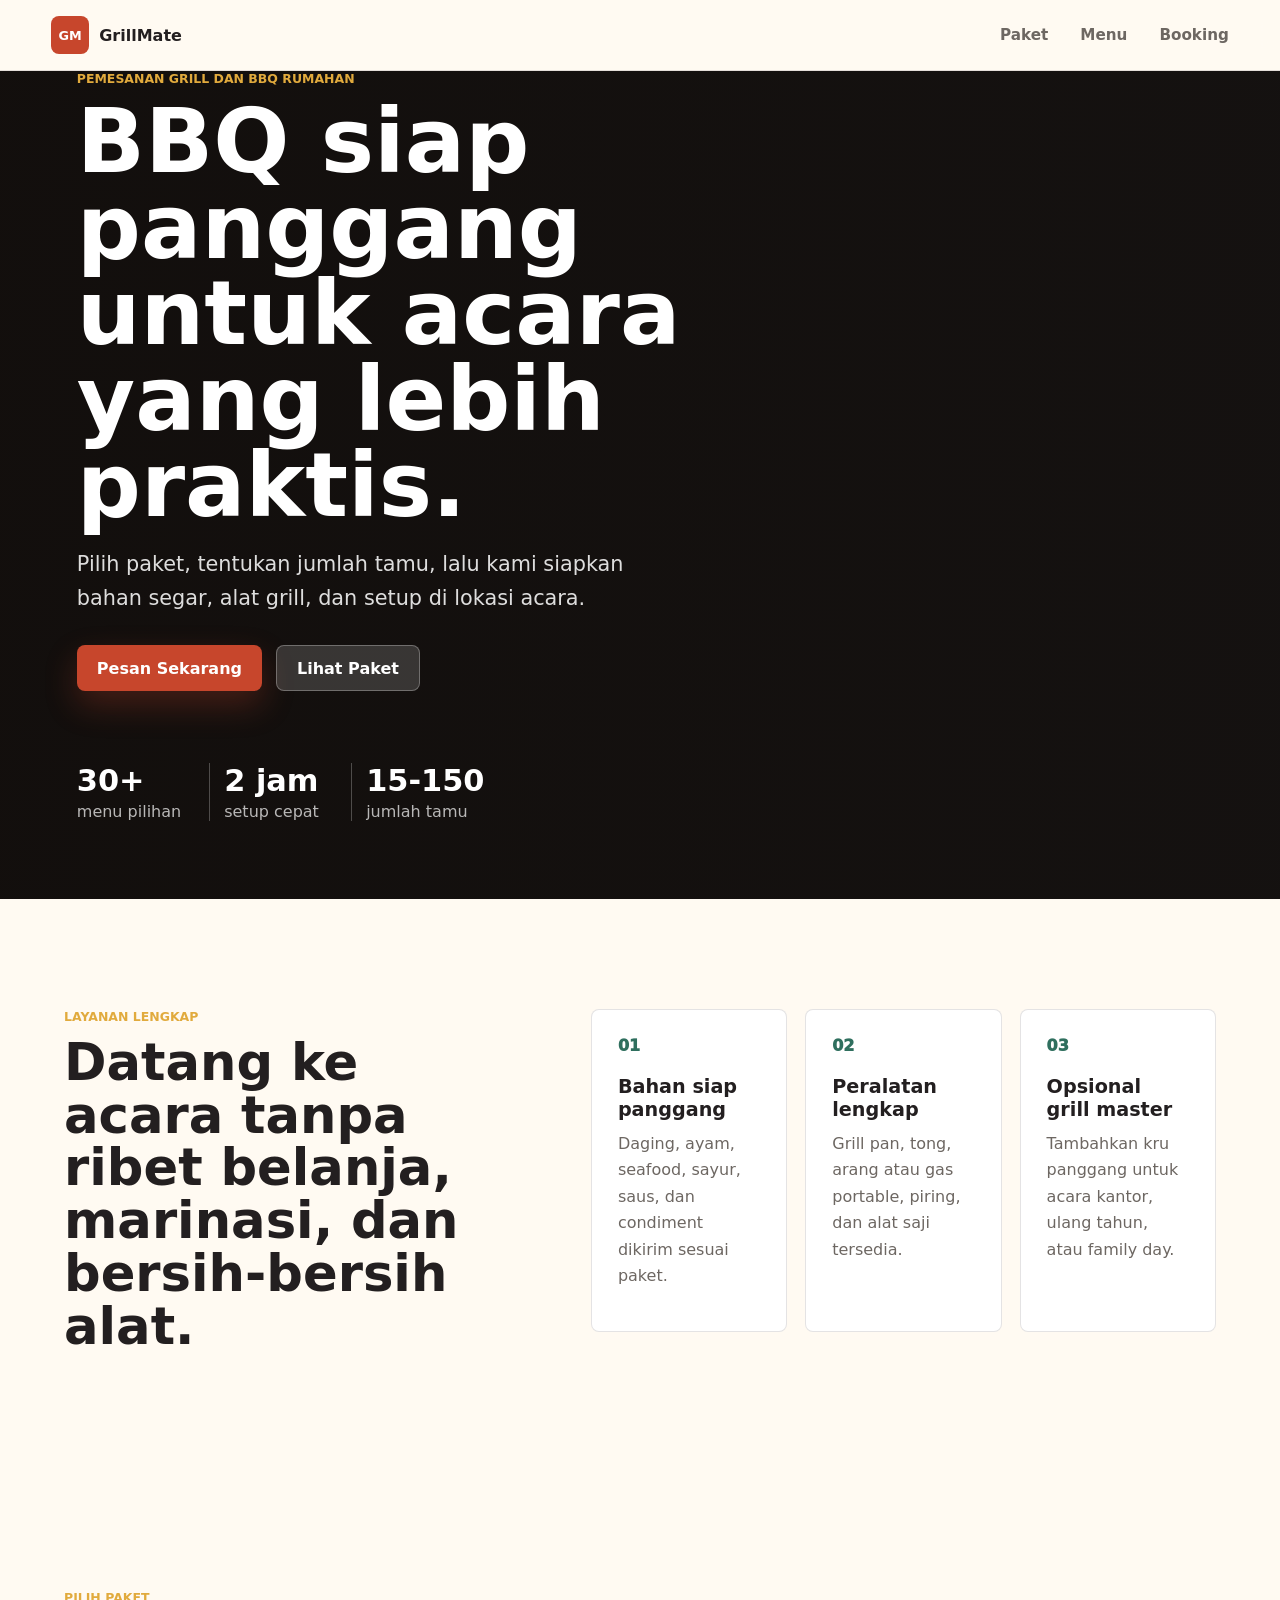
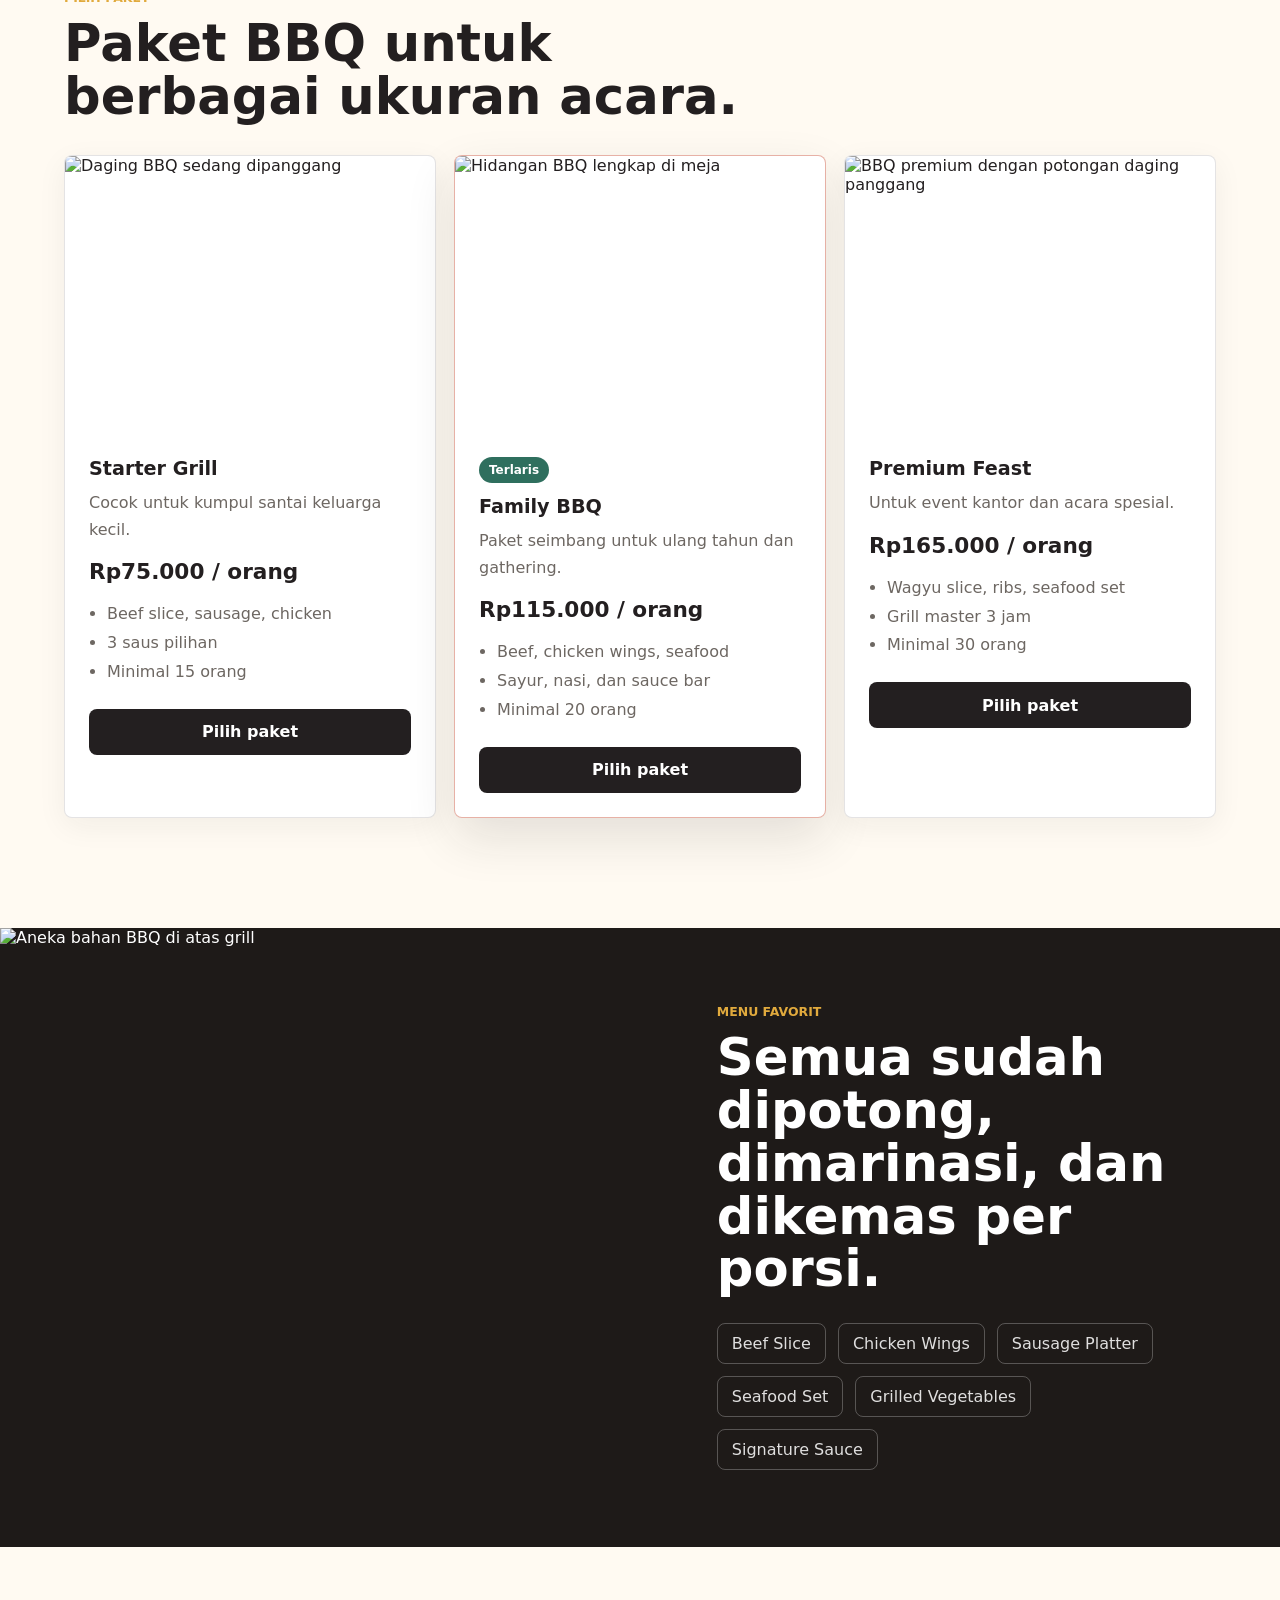
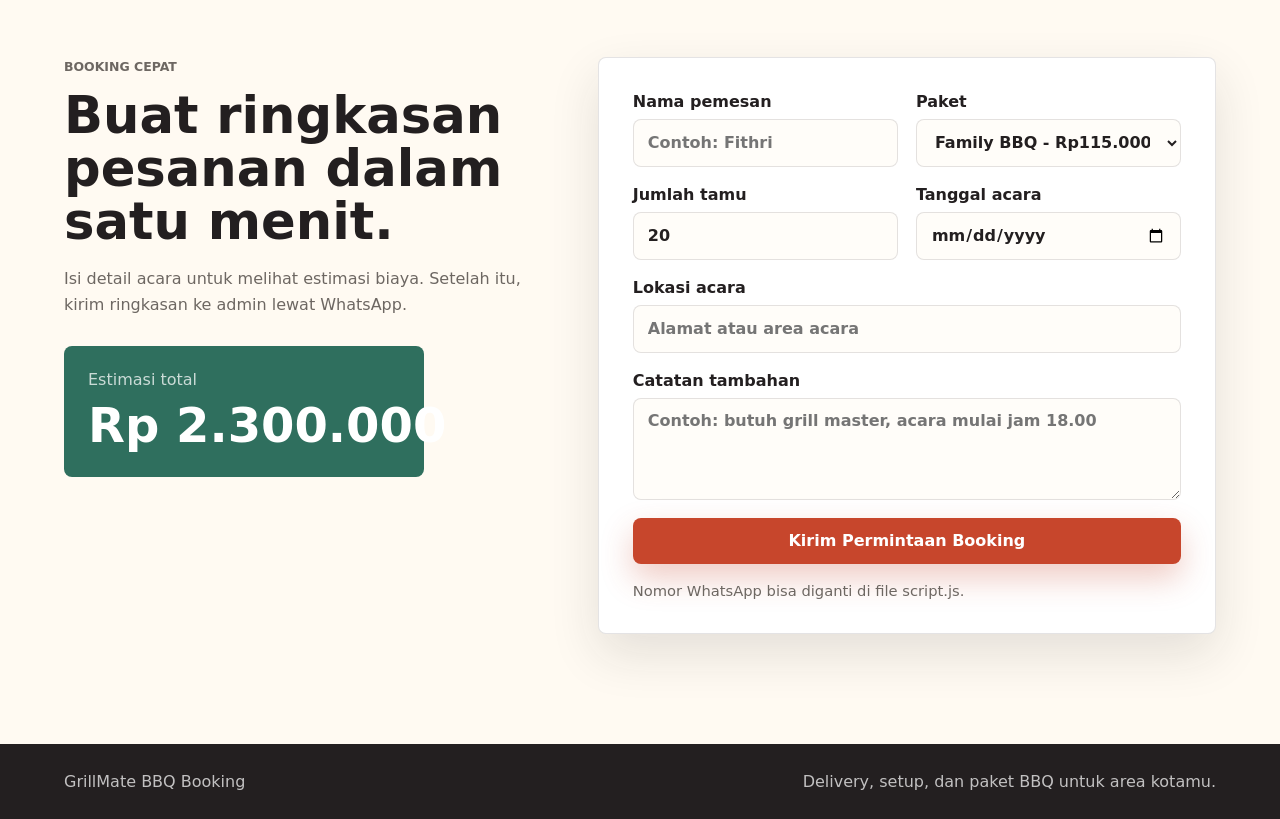
==== landingpage2/index.html @ 1a5f9134 "rename landingpage" ====
<!doctype html>
<html lang="id">
  <head>
    <meta charset="UTF-8" />
    <meta name="viewport" content="width=device-width, initial-scale=1.0" />
    <title>GrillMate BBQ Booking</title>
    <link rel="preconnect" href="https://images.unsplash.com" />
    <link rel="stylesheet" href="styles.css" />
  </head>
  <body>
    <header class="site-header">
      <a class="brand" href="#top" aria-label="GrillMate BBQ Booking">
        <span class="brand-mark">GM</span>
        <span>GrillMate</span>
      </a>
      <nav class="nav-links" aria-label="Navigasi utama">
        <a href="#paket">Paket</a>
        <a href="#menu">Menu</a>
        <a href="#booking">Booking</a>
      </nav>
    </header>

    <main id="top">
      <section class="hero" aria-label="Pemesanan BBQ">
        <div class="hero-media" aria-hidden="true"></div>
        <div class="hero-content">
          <p class="eyebrow">Pemesanan grill dan BBQ rumahan</p>
          <h1>BBQ siap panggang untuk acara yang lebih praktis.</h1>
          <p class="hero-copy">
            Pilih paket, tentukan jumlah tamu, lalu kami siapkan bahan segar,
            alat grill, dan setup di lokasi acara.
          </p>
          <div class="hero-actions">
            <a class="button primary" href="#booking">Pesan Sekarang</a>
            <a class="button secondary" href="#paket">Lihat Paket</a>
          </div>
          <dl class="hero-stats" aria-label="Ringkasan layanan">
            <div>
              <dt>30+</dt>
              <dd>menu pilihan</dd>
            </div>
            <div>
              <dt>2 jam</dt>
              <dd>setup cepat</dd>
            </div>
            <div>
              <dt>15-150</dt>
              <dd>jumlah tamu</dd>
            </div>
          </dl>
        </div>
      </section>

      <section class="section intro">
        <div>
          <p class="eyebrow">Layanan lengkap</p>
          <h2>Datang ke acara tanpa ribet belanja, marinasi, dan bersih-bersih alat.</h2>
        </div>
        <div class="service-grid">
          <article>
            <span class="icon">01</span>
            <h3>Bahan siap panggang</h3>
            <p>Daging, ayam, seafood, sayur, saus, dan condiment dikirim sesuai paket.</p>
          </article>
          <article>
            <span class="icon">02</span>
            <h3>Peralatan lengkap</h3>
            <p>Grill pan, tong, arang atau gas portable, piring, dan alat saji tersedia.</p>
          </article>
          <article>
            <span class="icon">03</span>
            <h3>Opsional grill master</h3>
            <p>Tambahkan kru panggang untuk acara kantor, ulang tahun, atau family day.</p>
          </article>
        </div>
      </section>

      <section class="section packages" id="paket">
        <div class="section-heading">
          <p class="eyebrow">Pilih paket</p>
          <h2>Paket BBQ untuk berbagai ukuran acara.</h2>
        </div>
        <div class="package-grid">
          <article class="package-card">
            <img src="https://images.unsplash.com/photo-1529193591184-b1d58069ecdd?auto=format&fit=crop&w=900&q=80" alt="Daging BBQ sedang dipanggang" />
            <div class="package-body">
              <h3>Starter Grill</h3>
              <p>Cocok untuk kumpul santai keluarga kecil.</p>
              <strong>Rp75.000 / orang</strong>
              <ul>
                <li>Beef slice, sausage, chicken</li>
                <li>3 saus pilihan</li>
                <li>Minimal 15 orang</li>
              </ul>
              <button class="select-package" data-package="Starter Grill" data-price="75000">Pilih paket</button>
            </div>
          </article>
          <article class="package-card featured">
            <img src="https://images.unsplash.com/photo-1555939594-58d7cb561ad1?auto=format&fit=crop&w=900&q=80" alt="Hidangan BBQ lengkap di meja" />
            <div class="package-body">
              <span class="badge">Terlaris</span>
              <h3>Family BBQ</h3>
              <p>Paket seimbang untuk ulang tahun dan gathering.</p>
              <strong>Rp115.000 / orang</strong>
              <ul>
                <li>Beef, chicken wings, seafood</li>
                <li>Sayur, nasi, dan sauce bar</li>
                <li>Minimal 20 orang</li>
              </ul>
              <button class="select-package" data-package="Family BBQ" data-price="115000">Pilih paket</button>
            </div>
          </article>
          <article class="package-card">
            <img src="https://images.unsplash.com/photo-1544025162-d76694265947?auto=format&fit=crop&w=900&q=80" alt="BBQ premium dengan potongan daging panggang" />
            <div class="package-body">
              <h3>Premium Feast</h3>
              <p>Untuk event kantor dan acara spesial.</p>
              <strong>Rp165.000 / orang</strong>
              <ul>
                <li>Wagyu slice, ribs, seafood set</li>
                <li>Grill master 3 jam</li>
                <li>Minimal 30 orang</li>
              </ul>
              <button class="select-package" data-package="Premium Feast" data-price="165000">Pilih paket</button>
            </div>
          </article>
        </div>
      </section>

      <section class="menu-band" id="menu">
        <div class="menu-image">
          <img src="https://images.unsplash.com/photo-1504973960431-1c467e159aa4?auto=format&fit=crop&w=1100&q=80" alt="Aneka bahan BBQ di atas grill" />
        </div>
        <div class="menu-content">
          <p class="eyebrow">Menu favorit</p>
          <h2>Semua sudah dipotong, dimarinasi, dan dikemas per porsi.</h2>
          <div class="menu-list">
            <span>Beef Slice</span>
            <span>Chicken Wings</span>
            <span>Sausage Platter</span>
            <span>Seafood Set</span>
            <span>Grilled Vegetables</span>
            <span>Signature Sauce</span>
          </div>
        </div>
      </section>

      <section class="section booking-section" id="booking">
        <div class="booking-copy">
          <p class="eyebrow">Booking cepat</p>
          <h2>Buat ringkasan pesanan dalam satu menit.</h2>
          <p>
            Isi detail acara untuk melihat estimasi biaya. Setelah itu, kirim
            ringkasan ke admin lewat WhatsApp.
          </p>
          <div class="estimate-box" aria-live="polite">
            <span>Estimasi total</span>
            <strong id="estimate">Rp0</strong>
          </div>
        </div>

        <form class="booking-form" id="bookingForm">
          <label>
            Nama pemesan
            <input id="name" name="name" type="text" placeholder="Contoh: Fithri" required />
          </label>
          <label>
            Paket
            <select id="package" name="package" required>
              <option value="Starter Grill" data-price="75000">Starter Grill - Rp75.000/orang</option>
              <option value="Family BBQ" data-price="115000" selected>Family BBQ - Rp115.000/orang</option>
              <option value="Premium Feast" data-price="165000">Premium Feast - Rp165.000/orang</option>
            </select>
          </label>
          <label>
            Jumlah tamu
            <input id="guests" name="guests" type="number" min="10" value="20" required />
          </label>
          <label>
            Tanggal acara
            <input id="date" name="date" type="date" required />
          </label>
          <label class="full">
            Lokasi acara
            <input id="location" name="location" type="text" placeholder="Alamat atau area acara" required />
          </label>
          <label class="full">
            Catatan tambahan
            <textarea id="notes" name="notes" rows="4" placeholder="Contoh: butuh grill master, acara mulai jam 18.00"></textarea>
          </label>
          <button class="button primary full" type="submit">Kirim Permintaan Booking</button>
          <p class="form-note" id="formNote">Nomor WhatsApp bisa diganti di file script.js.</p>
        </form>
      </section>
    </main>

    <footer class="footer">
      <span>GrillMate BBQ Booking</span>
      <span>Delivery, setup, dan paket BBQ untuk area kotamu.</span>
    </footer>

    <script src="script.js"></script>
  </body>
</html>
---- landingpage2/styles.css ----
:root {
  --ink: #231f20;
  --muted: #6d6762;
  --paper: #fffaf2;
  --surface: #ffffff;
  --ember: #c7462c;
  --ember-dark: #8e2e22;
  --mustard: #e1aa3d;
  --leaf: #2f6f5e;
  --line: rgba(35, 31, 32, 0.12);
  --shadow: 0 20px 50px rgba(35, 31, 32, 0.12);
}

* {
  box-sizing: border-box;
}

html {
  scroll-behavior: smooth;
}

body {
  margin: 0;
  color: var(--ink);
  font-family: Inter, ui-sans-serif, system-ui, -apple-system, BlinkMacSystemFont, "Segoe UI", sans-serif;
  background: var(--paper);
}

img {
  display: block;
  max-width: 100%;
}

a {
  color: inherit;
  text-decoration: none;
}

.site-header {
  position: sticky;
  top: 0;
  z-index: 10;
  display: flex;
  align-items: center;
  justify-content: space-between;
  gap: 24px;
  padding: 16px clamp(18px, 4vw, 56px);
  background: rgba(255, 250, 242, 0.92);
  border-bottom: 1px solid var(--line);
  backdrop-filter: blur(14px);
}

.brand,
.nav-links {
  display: flex;
  align-items: center;
}

.brand {
  gap: 10px;
  font-weight: 800;
}

.brand-mark {
  display: grid;
  width: 38px;
  height: 38px;
  place-items: center;
  color: #fff;
  font-size: 0.8rem;
  border-radius: 8px;
  background: var(--ember);
}

.nav-links {
  gap: clamp(14px, 3vw, 32px);
  color: var(--muted);
  font-size: 0.95rem;
  font-weight: 700;
}

.hero {
  position: relative;
  min-height: calc(100vh - 72px);
  display: grid;
  align-items: end;
  overflow: hidden;
  background: #151211;
}

.hero-media {
  position: absolute;
  inset: 0;
  background:
    linear-gradient(90deg, rgba(18, 14, 12, 0.85) 0%, rgba(18, 14, 12, 0.5) 48%, rgba(18, 14, 12, 0.16) 100%),
    url("https://images.unsplash.com/photo-1529692236671-f1f6cf9683ba?auto=format&fit=crop&w=1800&q=82") center / cover;
}

.hero-content {
  position: relative;
  width: min(760px, calc(100% - 36px));
  margin: 0 clamp(18px, 6vw, 84px) clamp(34px, 7vw, 78px);
  color: #fff;
}

.eyebrow {
  margin: 0 0 12px;
  color: var(--mustard);
  font-size: 0.78rem;
  font-weight: 900;
  letter-spacing: 0;
  text-transform: uppercase;
}

h1,
h2,
h3,
p {
  margin-top: 0;
}

h1 {
  max-width: 760px;
  margin-bottom: 20px;
  font-size: clamp(2.6rem, 7vw, 6.5rem);
  line-height: 0.96;
  letter-spacing: 0;
}

h2 {
  margin-bottom: 18px;
  font-size: clamp(2rem, 4vw, 4rem);
  line-height: 1.03;
  letter-spacing: 0;
}

h3 {
  margin-bottom: 10px;
  font-size: 1.2rem;
}

.hero-copy {
  max-width: 580px;
  color: rgba(255, 255, 255, 0.86);
  font-size: clamp(1.05rem, 2vw, 1.3rem);
  line-height: 1.6;
}

.hero-actions,
.hero-stats {
  display: flex;
  flex-wrap: wrap;
  gap: 14px;
}

.hero-actions {
  margin-top: 30px;
}

.button,
.select-package {
  min-height: 46px;
  display: inline-flex;
  align-items: center;
  justify-content: center;
  border: 0;
  border-radius: 8px;
  padding: 0 20px;
  font: inherit;
  font-weight: 850;
  cursor: pointer;
  transition: transform 180ms ease, box-shadow 180ms ease, background 180ms ease;
}

.button:hover,
.select-package:hover {
  transform: translateY(-2px);
}

.primary {
  color: #fff;
  background: var(--ember);
  box-shadow: 0 14px 32px rgba(199, 70, 44, 0.28);
}

.primary:hover {
  background: var(--ember-dark);
}

.secondary {
  color: #fff;
  background: rgba(255, 255, 255, 0.16);
  border: 1px solid rgba(255, 255, 255, 0.28);
}

.hero-stats {
  margin: clamp(38px, 7vw, 72px) 0 0;
}

.hero-stats div {
  min-width: 128px;
  padding-right: 28px;
  border-right: 1px solid rgba(255, 255, 255, 0.25);
}

.hero-stats div:last-child {
  border-right: 0;
}

.hero-stats dt {
  font-size: 1.9rem;
  font-weight: 900;
}

.hero-stats dd {
  margin: 4px 0 0;
  color: rgba(255, 255, 255, 0.7);
}

.section {
  padding: clamp(58px, 9vw, 110px) clamp(18px, 5vw, 72px);
}

.intro {
  display: grid;
  grid-template-columns: minmax(0, 0.9fr) minmax(0, 1.25fr);
  gap: clamp(32px, 6vw, 84px);
  align-items: start;
}

.service-grid,
.package-grid {
  display: grid;
  gap: 18px;
}

.service-grid {
  grid-template-columns: repeat(3, minmax(0, 1fr));
}

.service-grid article {
  padding: 26px;
  background: var(--surface);
  border: 1px solid var(--line);
  border-radius: 8px;
}

.service-grid p,
.package-body p,
.booking-copy p {
  color: var(--muted);
  line-height: 1.65;
}

.icon {
  display: inline-flex;
  margin-bottom: 20px;
  color: var(--leaf);
  font-weight: 950;
}

.section-heading {
  width: min(760px, 100%);
  margin-bottom: 32px;
}

.package-grid {
  grid-template-columns: repeat(3, minmax(0, 1fr));
}

.package-card {
  overflow: hidden;
  background: var(--surface);
  border: 1px solid var(--line);
  border-radius: 8px;
  box-shadow: 0 8px 30px rgba(35, 31, 32, 0.06);
}

.package-card.featured {
  border-color: rgba(199, 70, 44, 0.42);
  box-shadow: var(--shadow);
}

.package-card img {
  width: 100%;
  aspect-ratio: 4 / 3;
  object-fit: cover;
}

.package-body {
  padding: 24px;
}

.package-body strong {
  display: block;
  margin: 16px 0;
  font-size: 1.35rem;
}

.package-body ul {
  margin: 0 0 22px;
  padding-left: 18px;
  color: var(--muted);
  line-height: 1.8;
}

.badge {
  display: inline-flex;
  margin-bottom: 12px;
  padding: 6px 10px;
  color: #fff;
  font-size: 0.75rem;
  font-weight: 900;
  border-radius: 999px;
  background: var(--leaf);
}

.select-package {
  width: 100%;
  color: #fff;
  background: var(--ink);
}

.menu-band {
  display: grid;
  grid-template-columns: 1fr 1fr;
  min-height: 520px;
  background: #1e1a18;
  color: #fff;
}

.menu-image img {
  width: 100%;
  height: 100%;
  min-height: 360px;
  object-fit: cover;
}

.menu-content {
  align-self: center;
  padding: clamp(34px, 6vw, 78px);
}

.menu-content h2 {
  max-width: 680px;
}

.menu-list {
  display: flex;
  flex-wrap: wrap;
  gap: 12px;
  margin-top: 28px;
}

.menu-list span {
  padding: 10px 14px;
  border: 1px solid rgba(255, 255, 255, 0.26);
  border-radius: 8px;
  color: rgba(255, 255, 255, 0.86);
}

.booking-section {
  display: grid;
  grid-template-columns: minmax(0, 0.85fr) minmax(0, 1.15fr);
  gap: clamp(28px, 6vw, 80px);
  align-items: start;
}

.booking-copy {
  position: sticky;
  top: 112px;
}

.estimate-box {
  display: grid;
  gap: 8px;
  width: min(360px, 100%);
  margin-top: 28px;
  padding: 24px;
  color: #fff;
  background: var(--leaf);
  border-radius: 8px;
}

.estimate-box span {
  color: rgba(255, 255, 255, 0.75);
}

.estimate-box strong {
  font-size: clamp(2rem, 4vw, 3rem);
}

.booking-form {
  display: grid;
  grid-template-columns: repeat(2, minmax(0, 1fr));
  gap: 18px;
  padding: clamp(20px, 4vw, 34px);
  background: var(--surface);
  border: 1px solid var(--line);
  border-radius: 8px;
  box-shadow: var(--shadow);
}

label {
  display: grid;
  gap: 8px;
  color: var(--ink);
  font-weight: 800;
}

input,
select,
textarea {
  width: 100%;
  min-height: 48px;
  padding: 12px 14px;
  color: var(--ink);
  font: inherit;
  border: 1px solid var(--line);
  border-radius: 8px;
  background: #fffdf9;
}

textarea {
  resize: vertical;
}

input:focus,
select:focus,
textarea:focus {
  outline: 3px solid rgba(47, 111, 94, 0.18);
  border-color: var(--leaf);
}

.full {
  grid-column: 1 / -1;
}

.form-note {
  grid-column: 1 / -1;
  margin: 0;
  color: var(--muted);
  font-size: 0.92rem;
}

.footer {
  display: flex;
  justify-content: space-between;
  gap: 20px;
  padding: 28px clamp(18px, 5vw, 72px);
  color: rgba(255, 255, 255, 0.72);
  background: var(--ink);
}

@media (max-width: 920px) {
  .intro,
  .booking-section,
  .menu-band {
    grid-template-columns: 1fr;
  }

  .service-grid,
  .package-grid {
    grid-template-columns: 1fr;
  }

  .booking-copy {
    position: static;
  }
}

@media (max-width: 640px) {
  .site-header {
    align-items: flex-start;
    flex-direction: column;
  }

  .nav-links {
    width: 100%;
    justify-content: space-between;
  }

  .hero {
    min-height: 760px;
  }

  .hero-media {
    background:
      linear-gradient(180deg, rgba(18, 14, 12, 0.38) 0%, rgba(18, 14, 12, 0.9) 72%),
      url("https://images.unsplash.com/photo-1529692236671-f1f6cf9683ba?auto=format&fit=crop&w=1000&q=82") center / cover;
  }

  .hero-stats div {
    width: 100%;
    border-right: 0;
    border-bottom: 1px solid rgba(255, 255, 255, 0.2);
    padding-bottom: 14px;
  }

  .booking-form {
    grid-template-columns: 1fr;
  }

  .footer {
    flex-direction: column;
  }
}
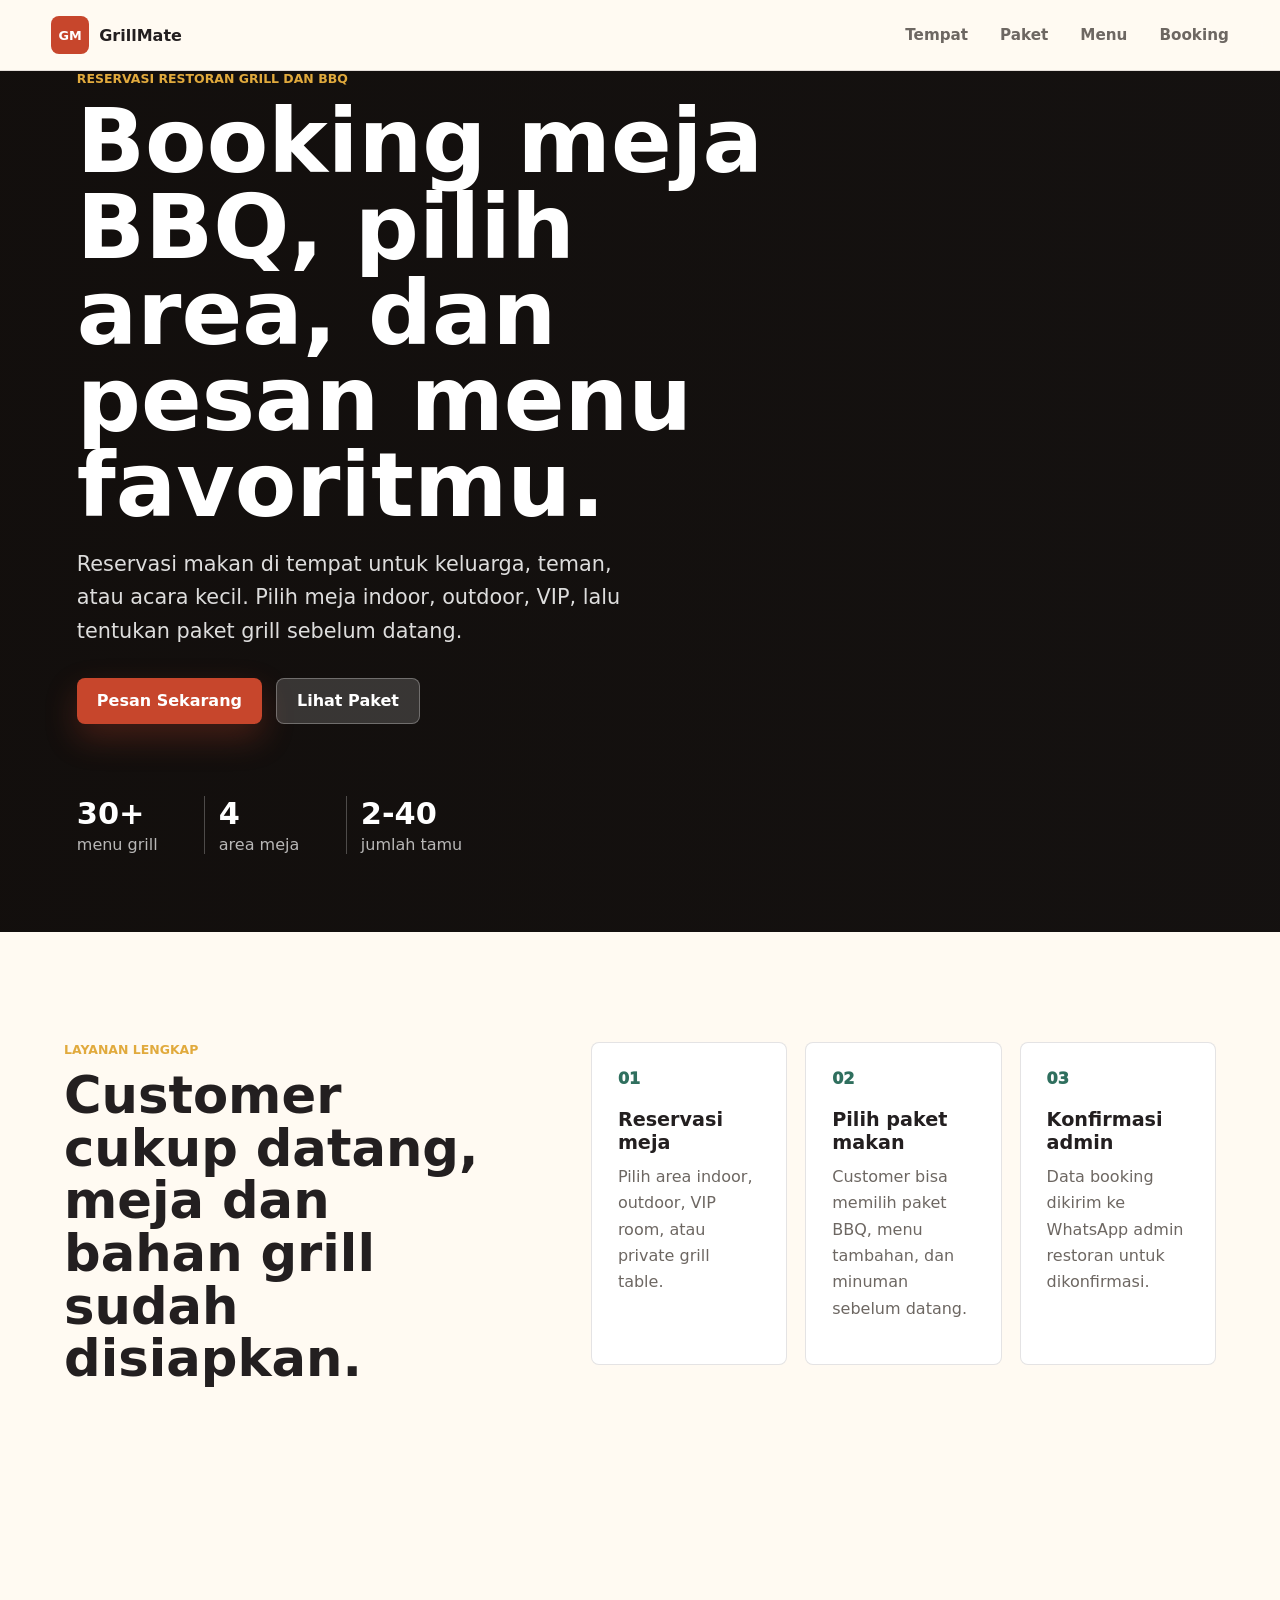
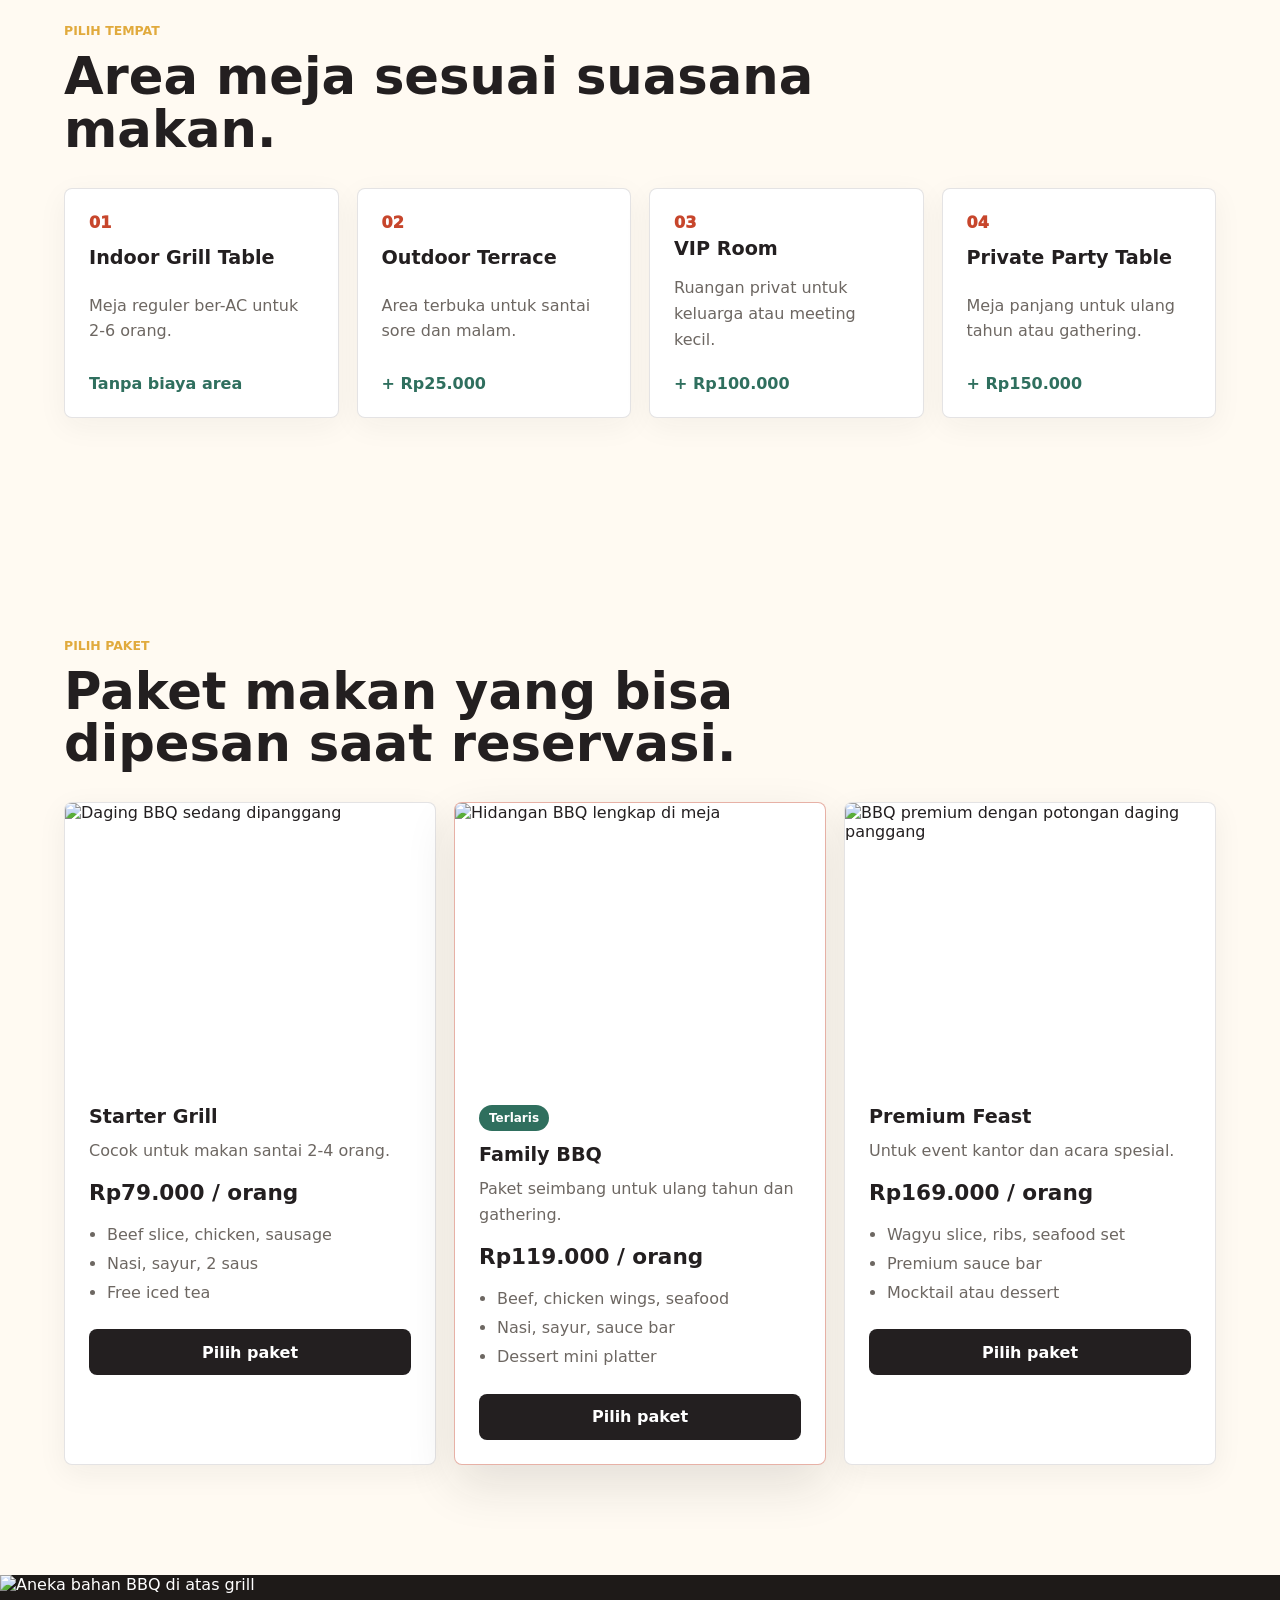
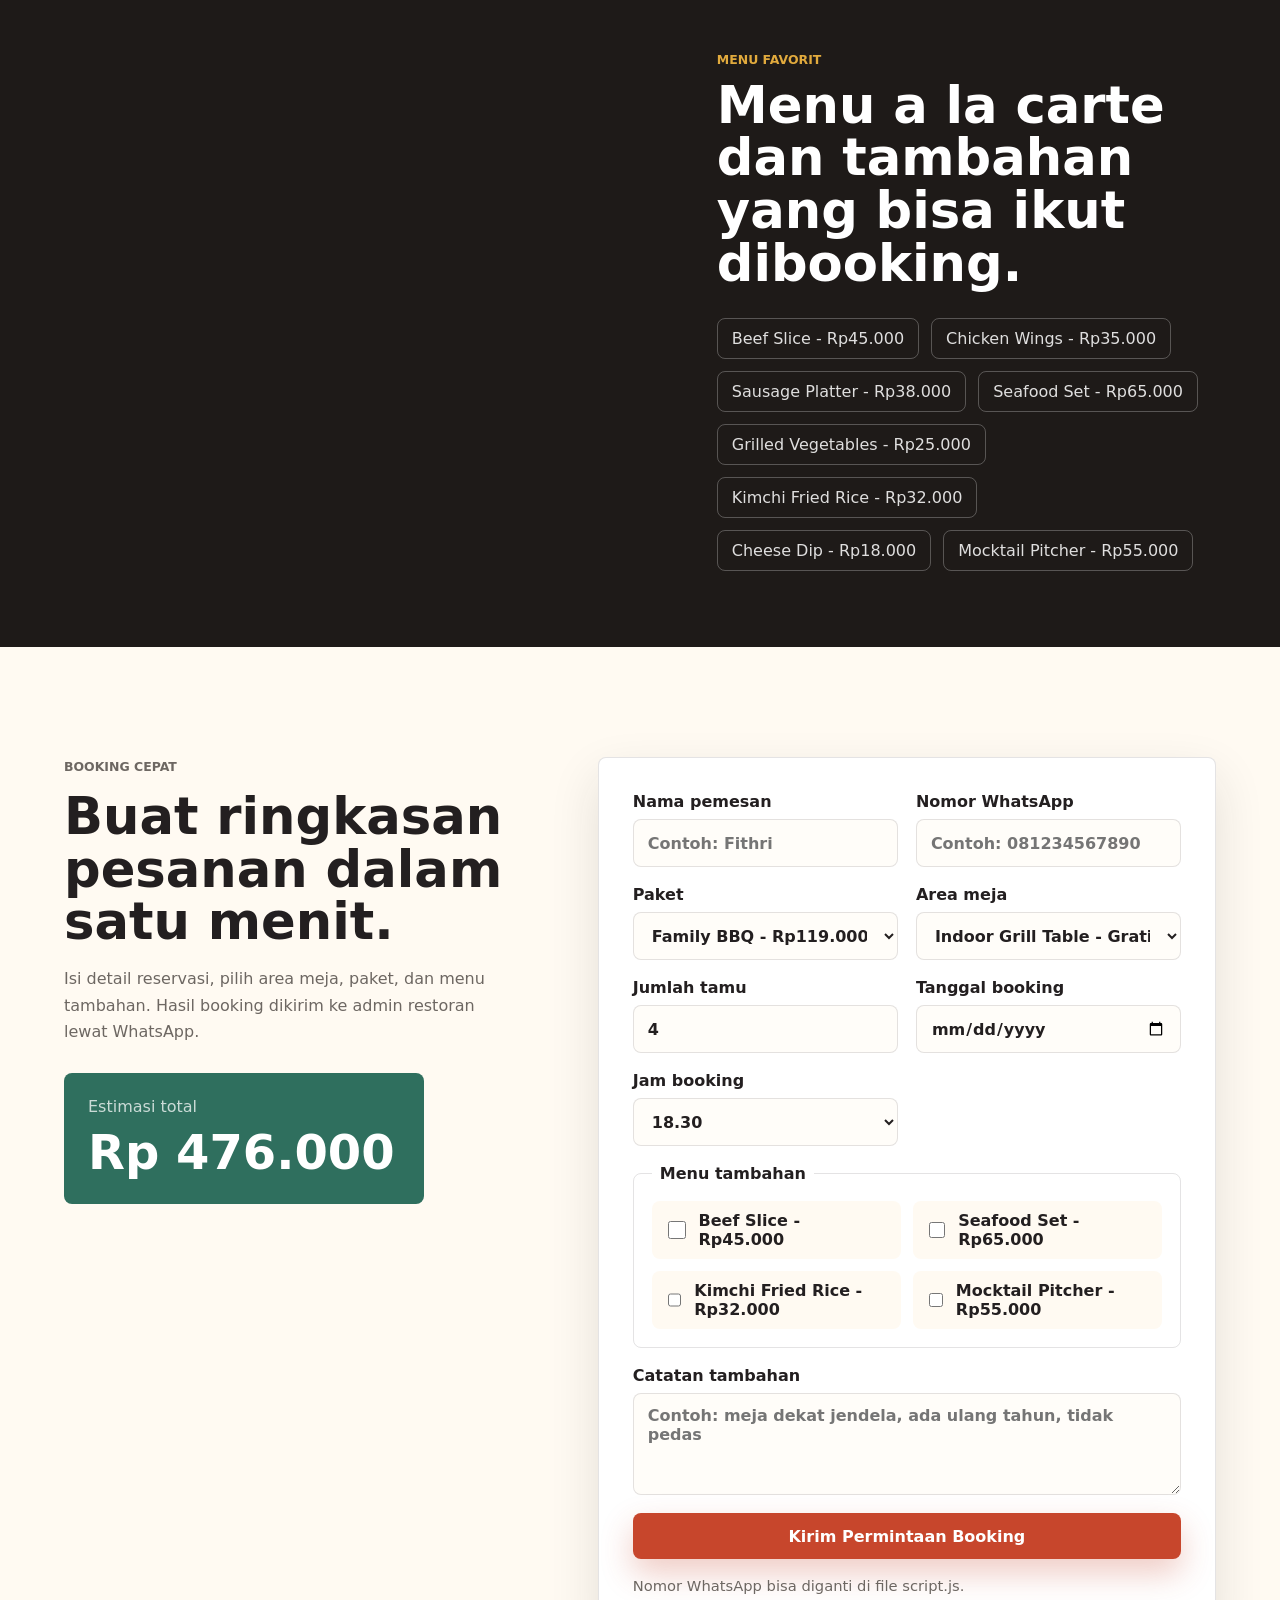
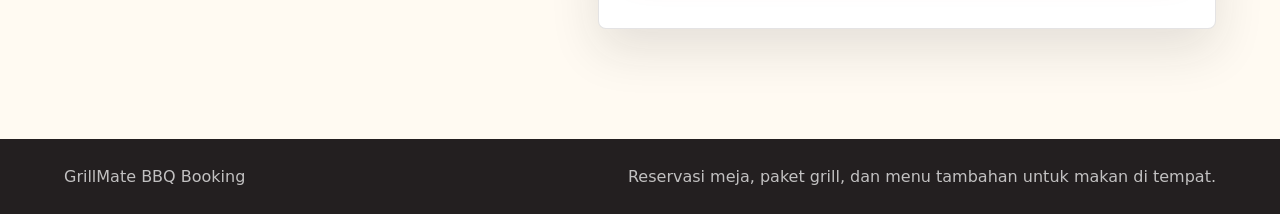
==== commit 1d0b785b: "UPLOAD FOLDER PKL KUU" ====
--- a/landingpage2/index.html
+++ b/landingpage2/index.html
@@ -14,6 +14,7 @@
         <span>GrillMate</span>
       </a>
       <nav class="nav-links" aria-label="Navigasi utama">
+        <a href="#tempat">Tempat</a>
         <a href="#paket">Paket</a>
         <a href="#menu">Menu</a>
         <a href="#booking">Booking</a>
@@ -21,14 +22,14 @@
     </header>
 
     <main id="top">
-      <section class="hero" aria-label="Pemesanan BBQ">
+      <section class="hero" aria-label="Booking restoran BBQ">
         <div class="hero-media" aria-hidden="true"></div>
         <div class="hero-content">
-          <p class="eyebrow">Pemesanan grill dan BBQ rumahan</p>
-          <h1>BBQ siap panggang untuk acara yang lebih praktis.</h1>
+          <p class="eyebrow">Reservasi restoran grill dan BBQ</p>
+          <h1>Booking meja BBQ, pilih area, dan pesan menu favoritmu.</h1>
           <p class="hero-copy">
-            Pilih paket, tentukan jumlah tamu, lalu kami siapkan bahan segar,
-            alat grill, dan setup di lokasi acara.
+            Reservasi makan di tempat untuk keluarga, teman, atau acara kecil.
+            Pilih meja indoor, outdoor, VIP, lalu tentukan paket grill sebelum datang.
           </p>
           <div class="hero-actions">
             <a class="button primary" href="#booking">Pesan Sekarang</a>
@@ -37,14 +38,14 @@
           <dl class="hero-stats" aria-label="Ringkasan layanan">
             <div>
               <dt>30+</dt>
-              <dd>menu pilihan</dd>
+              <dd>menu grill</dd>
             </div>
             <div>
-              <dt>2 jam</dt>
-              <dd>setup cepat</dd>
+              <dt>4</dt>
+              <dd>area meja</dd>
             </div>
             <div>
-              <dt>15-150</dt>
+              <dt>2-40</dt>
               <dd>jumlah tamu</dd>
             </div>
           </dl>
@@ -54,23 +55,56 @@
       <section class="section intro">
         <div>
           <p class="eyebrow">Layanan lengkap</p>
-          <h2>Datang ke acara tanpa ribet belanja, marinasi, dan bersih-bersih alat.</h2>
+          <h2>Customer cukup datang, meja dan bahan grill sudah disiapkan.</h2>
         </div>
         <div class="service-grid">
           <article>
             <span class="icon">01</span>
-            <h3>Bahan siap panggang</h3>
-            <p>Daging, ayam, seafood, sayur, saus, dan condiment dikirim sesuai paket.</p>
+            <h3>Reservasi meja</h3>
+            <p>Pilih area indoor, outdoor, VIP room, atau private grill table.</p>
           </article>
           <article>
             <span class="icon">02</span>
-            <h3>Peralatan lengkap</h3>
-            <p>Grill pan, tong, arang atau gas portable, piring, dan alat saji tersedia.</p>
+            <h3>Pilih paket makan</h3>
+            <p>Customer bisa memilih paket BBQ, menu tambahan, dan minuman sebelum datang.</p>
           </article>
           <article>
             <span class="icon">03</span>
-            <h3>Opsional grill master</h3>
-            <p>Tambahkan kru panggang untuk acara kantor, ulang tahun, atau family day.</p>
+            <h3>Konfirmasi admin</h3>
+            <p>Data booking dikirim ke WhatsApp admin restoran untuk dikonfirmasi.</p>
+          </article>
+        </div>
+      </section>
+
+      <section class="section dining-area" id="tempat">
+        <div class="section-heading">
+          <p class="eyebrow">Pilih tempat</p>
+          <h2>Area meja sesuai suasana makan.</h2>
+        </div>
+        <div class="area-grid">
+          <article class="area-card">
+            <span>01</span>
+            <h3>Indoor Grill Table</h3>
+            <p>Meja reguler ber-AC untuk 2-6 orang.</p>
+            <strong>Tanpa biaya area</strong>
+          </article>
+          <article class="area-card">
+            <span>02</span>
+            <h3>Outdoor Terrace</h3>
+            <p>Area terbuka untuk santai sore dan malam.</p>
+            <strong>+ Rp25.000</strong>
+          </article>
+          <article class="area-card">
+            <span>03</span>
+            <h3>VIP Room</h3>
+            <p>Ruangan privat untuk keluarga atau meeting kecil.</p>
+            <strong>+ Rp100.000</strong>
+          </article>
+          <article class="area-card">
+            <span>04</span>
+            <h3>Private Party Table</h3>
+            <p>Meja panjang untuk ulang tahun atau gathering.</p>
+            <strong>+ Rp150.000</strong>
           </article>
         </div>
       </section>
@@ -78,21 +112,21 @@
       <section class="section packages" id="paket">
         <div class="section-heading">
           <p class="eyebrow">Pilih paket</p>
-          <h2>Paket BBQ untuk berbagai ukuran acara.</h2>
+          <h2>Paket makan yang bisa dipesan saat reservasi.</h2>
         </div>
         <div class="package-grid">
           <article class="package-card">
             <img src="https://images.unsplash.com/photo-1529193591184-b1d58069ecdd?auto=format&fit=crop&w=900&q=80" alt="Daging BBQ sedang dipanggang" />
             <div class="package-body">
               <h3>Starter Grill</h3>
-              <p>Cocok untuk kumpul santai keluarga kecil.</p>
-              <strong>Rp75.000 / orang</strong>
+              <p>Cocok untuk makan santai 2-4 orang.</p>
+              <strong>Rp79.000 / orang</strong>
               <ul>
-                <li>Beef slice, sausage, chicken</li>
-                <li>3 saus pilihan</li>
-                <li>Minimal 15 orang</li>
+                <li>Beef slice, chicken, sausage</li>
+                <li>Nasi, sayur, 2 saus</li>
+                <li>Free iced tea</li>
               </ul>
-              <button class="select-package" data-package="Starter Grill" data-price="75000">Pilih paket</button>
+              <button class="select-package" data-package="Starter Grill" data-price="79000">Pilih paket</button>
             </div>
           </article>
           <article class="package-card featured">
@@ -101,13 +135,13 @@
               <span class="badge">Terlaris</span>
               <h3>Family BBQ</h3>
               <p>Paket seimbang untuk ulang tahun dan gathering.</p>
-              <strong>Rp115.000 / orang</strong>
+              <strong>Rp119.000 / orang</strong>
               <ul>
                 <li>Beef, chicken wings, seafood</li>
-                <li>Sayur, nasi, dan sauce bar</li>
-                <li>Minimal 20 orang</li>
+                <li>Nasi, sayur, sauce bar</li>
+                <li>Dessert mini platter</li>
               </ul>
-              <button class="select-package" data-package="Family BBQ" data-price="115000">Pilih paket</button>
+              <button class="select-package" data-package="Family BBQ" data-price="119000">Pilih paket</button>
             </div>
           </article>
           <article class="package-card">
@@ -115,13 +149,13 @@
             <div class="package-body">
               <h3>Premium Feast</h3>
               <p>Untuk event kantor dan acara spesial.</p>
-              <strong>Rp165.000 / orang</strong>
+              <strong>Rp169.000 / orang</strong>
               <ul>
                 <li>Wagyu slice, ribs, seafood set</li>
-                <li>Grill master 3 jam</li>
-                <li>Minimal 30 orang</li>
+                <li>Premium sauce bar</li>
+                <li>Mocktail atau dessert</li>
               </ul>
-              <button class="select-package" data-package="Premium Feast" data-price="165000">Pilih paket</button>
+              <button class="select-package" data-package="Premium Feast" data-price="169000">Pilih paket</button>
             </div>
           </article>
         </div>
@@ -133,14 +167,16 @@
         </div>
         <div class="menu-content">
           <p class="eyebrow">Menu favorit</p>
-          <h2>Semua sudah dipotong, dimarinasi, dan dikemas per porsi.</h2>
+          <h2>Menu a la carte dan tambahan yang bisa ikut dibooking.</h2>
           <div class="menu-list">
-            <span>Beef Slice</span>
-            <span>Chicken Wings</span>
-            <span>Sausage Platter</span>
-            <span>Seafood Set</span>
-            <span>Grilled Vegetables</span>
-            <span>Signature Sauce</span>
+            <span>Beef Slice - Rp45.000</span>
+            <span>Chicken Wings - Rp35.000</span>
+            <span>Sausage Platter - Rp38.000</span>
+            <span>Seafood Set - Rp65.000</span>
+            <span>Grilled Vegetables - Rp25.000</span>
+            <span>Kimchi Fried Rice - Rp32.000</span>
+            <span>Cheese Dip - Rp18.000</span>
+            <span>Mocktail Pitcher - Rp55.000</span>
           </div>
         </div>
       </section>
@@ -150,8 +186,8 @@
           <p class="eyebrow">Booking cepat</p>
           <h2>Buat ringkasan pesanan dalam satu menit.</h2>
           <p>
-            Isi detail acara untuk melihat estimasi biaya. Setelah itu, kirim
-            ringkasan ke admin lewat WhatsApp.
+            Isi detail reservasi, pilih area meja, paket, dan menu tambahan.
+            Hasil booking dikirim ke admin restoran lewat WhatsApp.
           </p>
           <div class="estimate-box" aria-live="polite">
             <span>Estimasi total</span>
@@ -165,28 +201,55 @@
             <input id="name" name="name" type="text" placeholder="Contoh: Fithri" required />
           </label>
           <label>
+            Nomor WhatsApp
+            <input id="phone" name="phone" type="tel" placeholder="Contoh: 081234567890" required />
+          </label>
+          <label>
             Paket
             <select id="package" name="package" required>
-              <option value="Starter Grill" data-price="75000">Starter Grill - Rp75.000/orang</option>
-              <option value="Family BBQ" data-price="115000" selected>Family BBQ - Rp115.000/orang</option>
-              <option value="Premium Feast" data-price="165000">Premium Feast - Rp165.000/orang</option>
+              <option value="Starter Grill" data-price="79000">Starter Grill - Rp79.000/orang</option>
+              <option value="Family BBQ" data-price="119000" selected>Family BBQ - Rp119.000/orang</option>
+              <option value="Premium Feast" data-price="169000">Premium Feast - Rp169.000/orang</option>
             </select>
           </label>
           <label>
+            Area meja
+            <select id="area" name="area" required>
+              <option value="Indoor Grill Table" data-fee="0">Indoor Grill Table - Gratis</option>
+              <option value="Outdoor Terrace" data-fee="25000">Outdoor Terrace - Rp25.000</option>
+              <option value="VIP Room" data-fee="100000">VIP Room - Rp100.000</option>
+              <option value="Private Party Table" data-fee="150000">Private Party Table - Rp150.000</option>
+            </select>
+          </label>
+          <label>
             Jumlah tamu
-            <input id="guests" name="guests" type="number" min="10" value="20" required />
-          </label>
-          <label>
-            Tanggal acara
+            <input id="guests" name="guests" type="number" min="2" value="4" required />
+          </label>
+          <label>
+            Tanggal booking
             <input id="date" name="date" type="date" required />
           </label>
-          <label class="full">
-            Lokasi acara
-            <input id="location" name="location" type="text" placeholder="Alamat atau area acara" required />
-          </label>
+          <label>
+            Jam booking
+            <select id="time" name="time" required>
+              <option value="11.00">11.00</option>
+              <option value="12.30">12.30</option>
+              <option value="14.00">14.00</option>
+              <option value="17.00">17.00</option>
+              <option value="18.30" selected>18.30</option>
+              <option value="20.00">20.00</option>
+            </select>
+          </label>
+          <fieldset class="full menu-options">
+            <legend>Menu tambahan</legend>
+            <label><input type="checkbox" name="addons" value="Beef Slice" data-price="45000" /> Beef Slice - Rp45.000</label>
+            <label><input type="checkbox" name="addons" value="Seafood Set" data-price="65000" /> Seafood Set - Rp65.000</label>
+            <label><input type="checkbox" name="addons" value="Kimchi Fried Rice" data-price="32000" /> Kimchi Fried Rice - Rp32.000</label>
+            <label><input type="checkbox" name="addons" value="Mocktail Pitcher" data-price="55000" /> Mocktail Pitcher - Rp55.000</label>
+          </fieldset>
           <label class="full">
             Catatan tambahan
-            <textarea id="notes" name="notes" rows="4" placeholder="Contoh: butuh grill master, acara mulai jam 18.00"></textarea>
+            <textarea id="notes" name="notes" rows="4" placeholder="Contoh: meja dekat jendela, ada ulang tahun, tidak pedas"></textarea>
           </label>
           <button class="button primary full" type="submit">Kirim Permintaan Booking</button>
           <p class="form-note" id="formNote">Nomor WhatsApp bisa diganti di file script.js.</p>
@@ -196,7 +259,7 @@
 
     <footer class="footer">
       <span>GrillMate BBQ Booking</span>
-      <span>Delivery, setup, dan paket BBQ untuk area kotamu.</span>
+      <span>Reservasi meja, paket grill, dan menu tambahan untuk makan di tempat.</span>
     </footer>
 
     <script src="script.js"></script>
--- a/landingpage2/styles.css
+++ b/landingpage2/styles.css
@@ -229,7 +229,8 @@
 }
 
 .service-grid,
-.package-grid {
+.package-grid,
+.area-grid {
   display: grid;
   gap: 18px;
 }
@@ -264,6 +265,36 @@
   margin-bottom: 32px;
 }
 
+.area-grid {
+  grid-template-columns: repeat(4, minmax(0, 1fr));
+}
+
+.area-card {
+  min-height: 230px;
+  display: flex;
+  flex-direction: column;
+  justify-content: space-between;
+  padding: 24px;
+  background: var(--surface);
+  border: 1px solid var(--line);
+  border-radius: 8px;
+  box-shadow: 0 8px 30px rgba(35, 31, 32, 0.05);
+}
+
+.area-card span {
+  color: var(--ember);
+  font-weight: 950;
+}
+
+.area-card p {
+  color: var(--muted);
+  line-height: 1.6;
+}
+
+.area-card strong {
+  color: var(--leaf);
+}
+
 .package-grid {
   grid-template-columns: repeat(3, minmax(0, 1fr));
 }
@@ -406,6 +437,37 @@
   gap: 8px;
   color: var(--ink);
   font-weight: 800;
+}
+
+.menu-options {
+  display: grid;
+  grid-template-columns: repeat(2, minmax(0, 1fr));
+  gap: 12px;
+  margin: 0;
+  padding: 18px;
+  border: 1px solid var(--line);
+  border-radius: 8px;
+}
+
+.menu-options legend {
+  padding: 0 8px;
+  font-weight: 900;
+}
+
+.menu-options label {
+  display: flex;
+  align-items: center;
+  gap: 10px;
+  min-height: 44px;
+  padding: 10px 12px;
+  border-radius: 8px;
+  background: #fffaf2;
+  font-weight: 750;
+}
+
+.menu-options input {
+  width: 18px;
+  min-height: 18px;
 }
 
 input,
@@ -460,7 +522,8 @@
   }
 
   .service-grid,
-  .package-grid {
+  .package-grid,
+  .area-grid {
     grid-template-columns: 1fr;
   }
 
@@ -501,6 +564,10 @@
     grid-template-columns: 1fr;
   }
 
+  .menu-options {
+    grid-template-columns: 1fr;
+  }
+
   .footer {
     flex-direction: column;
   }
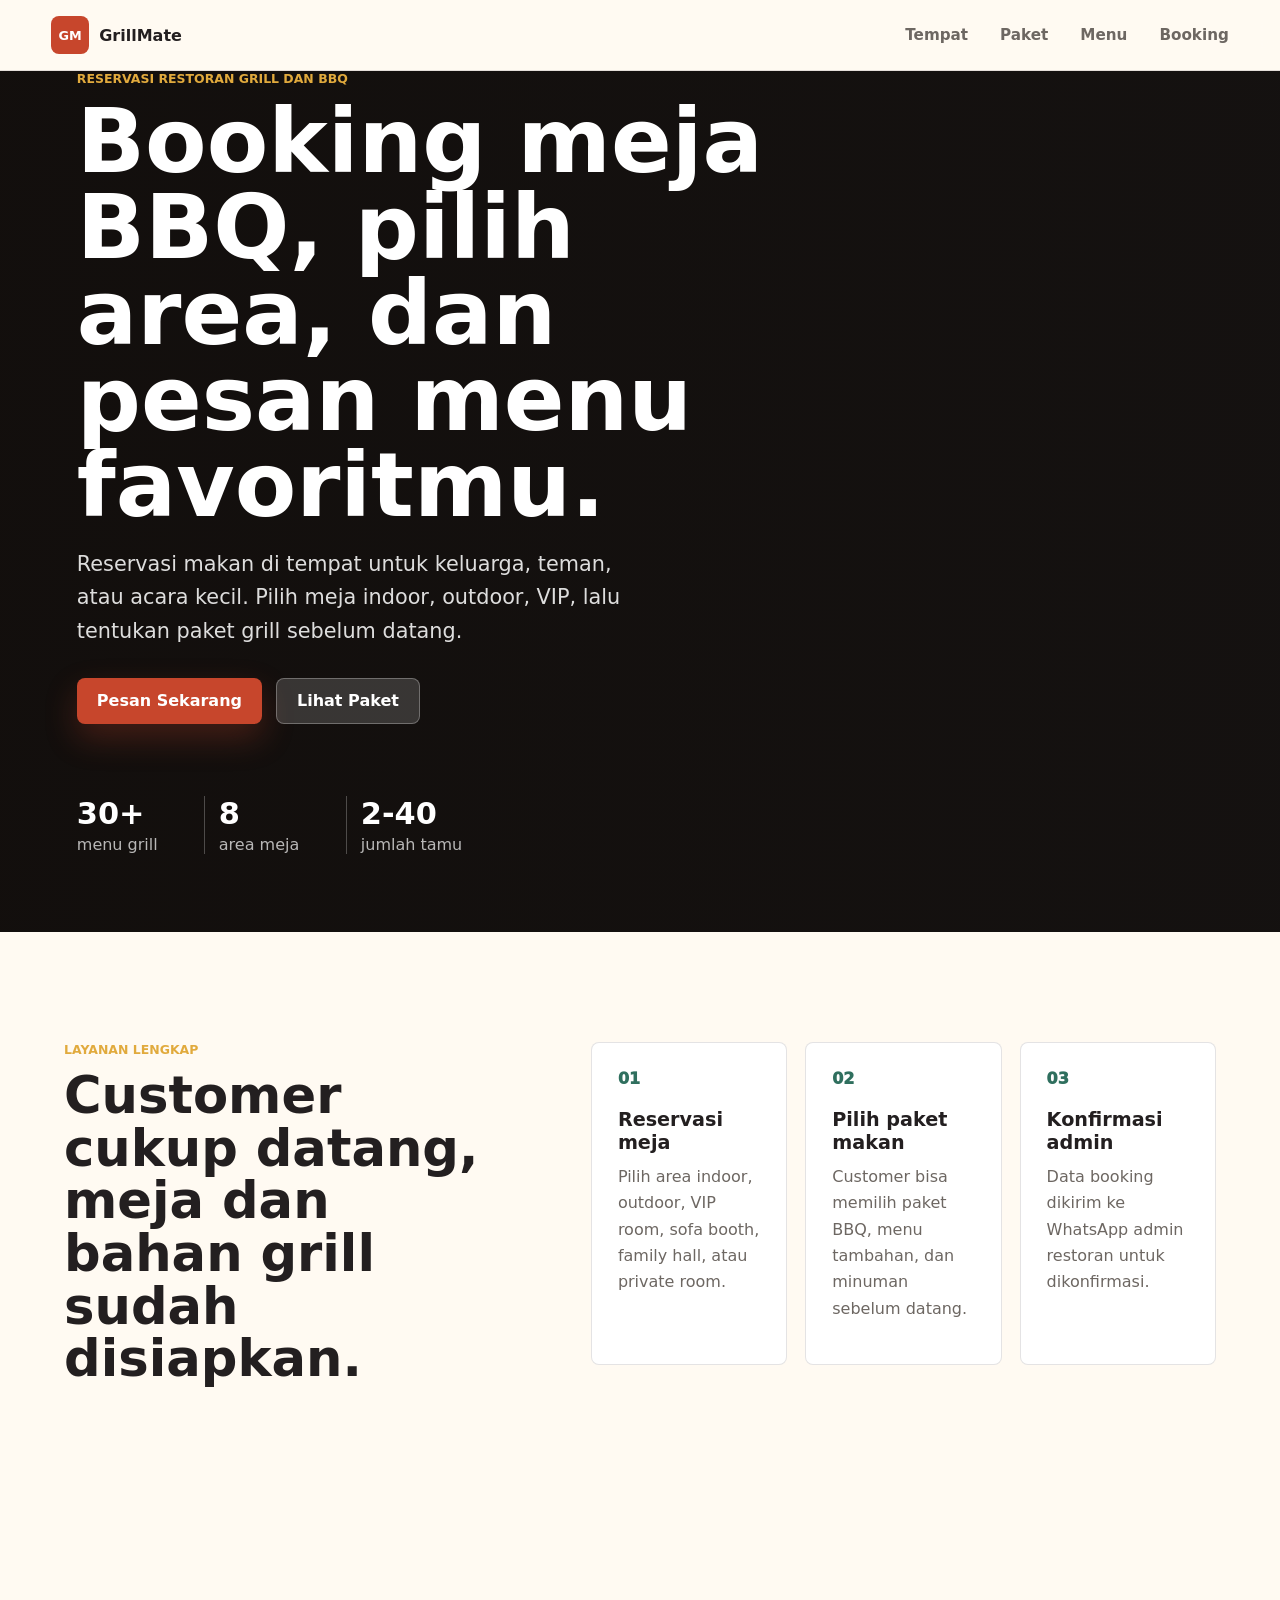
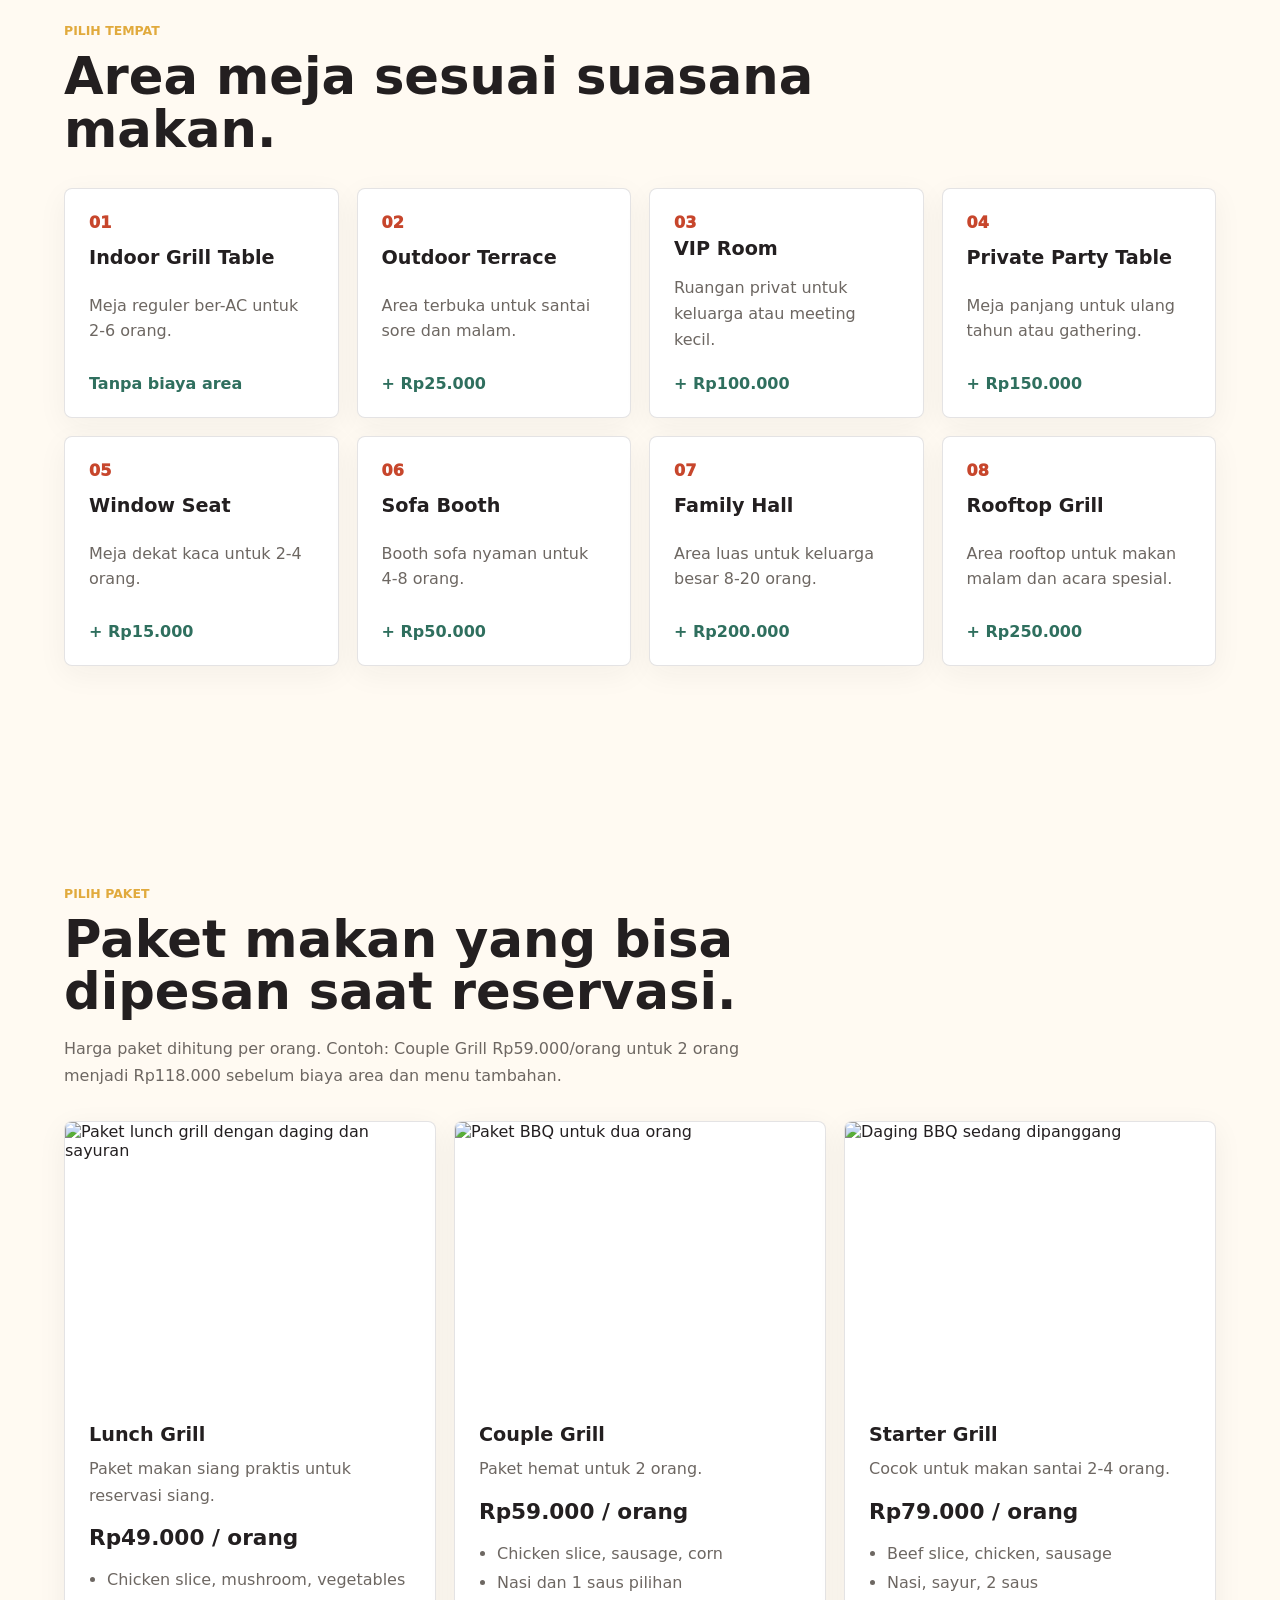
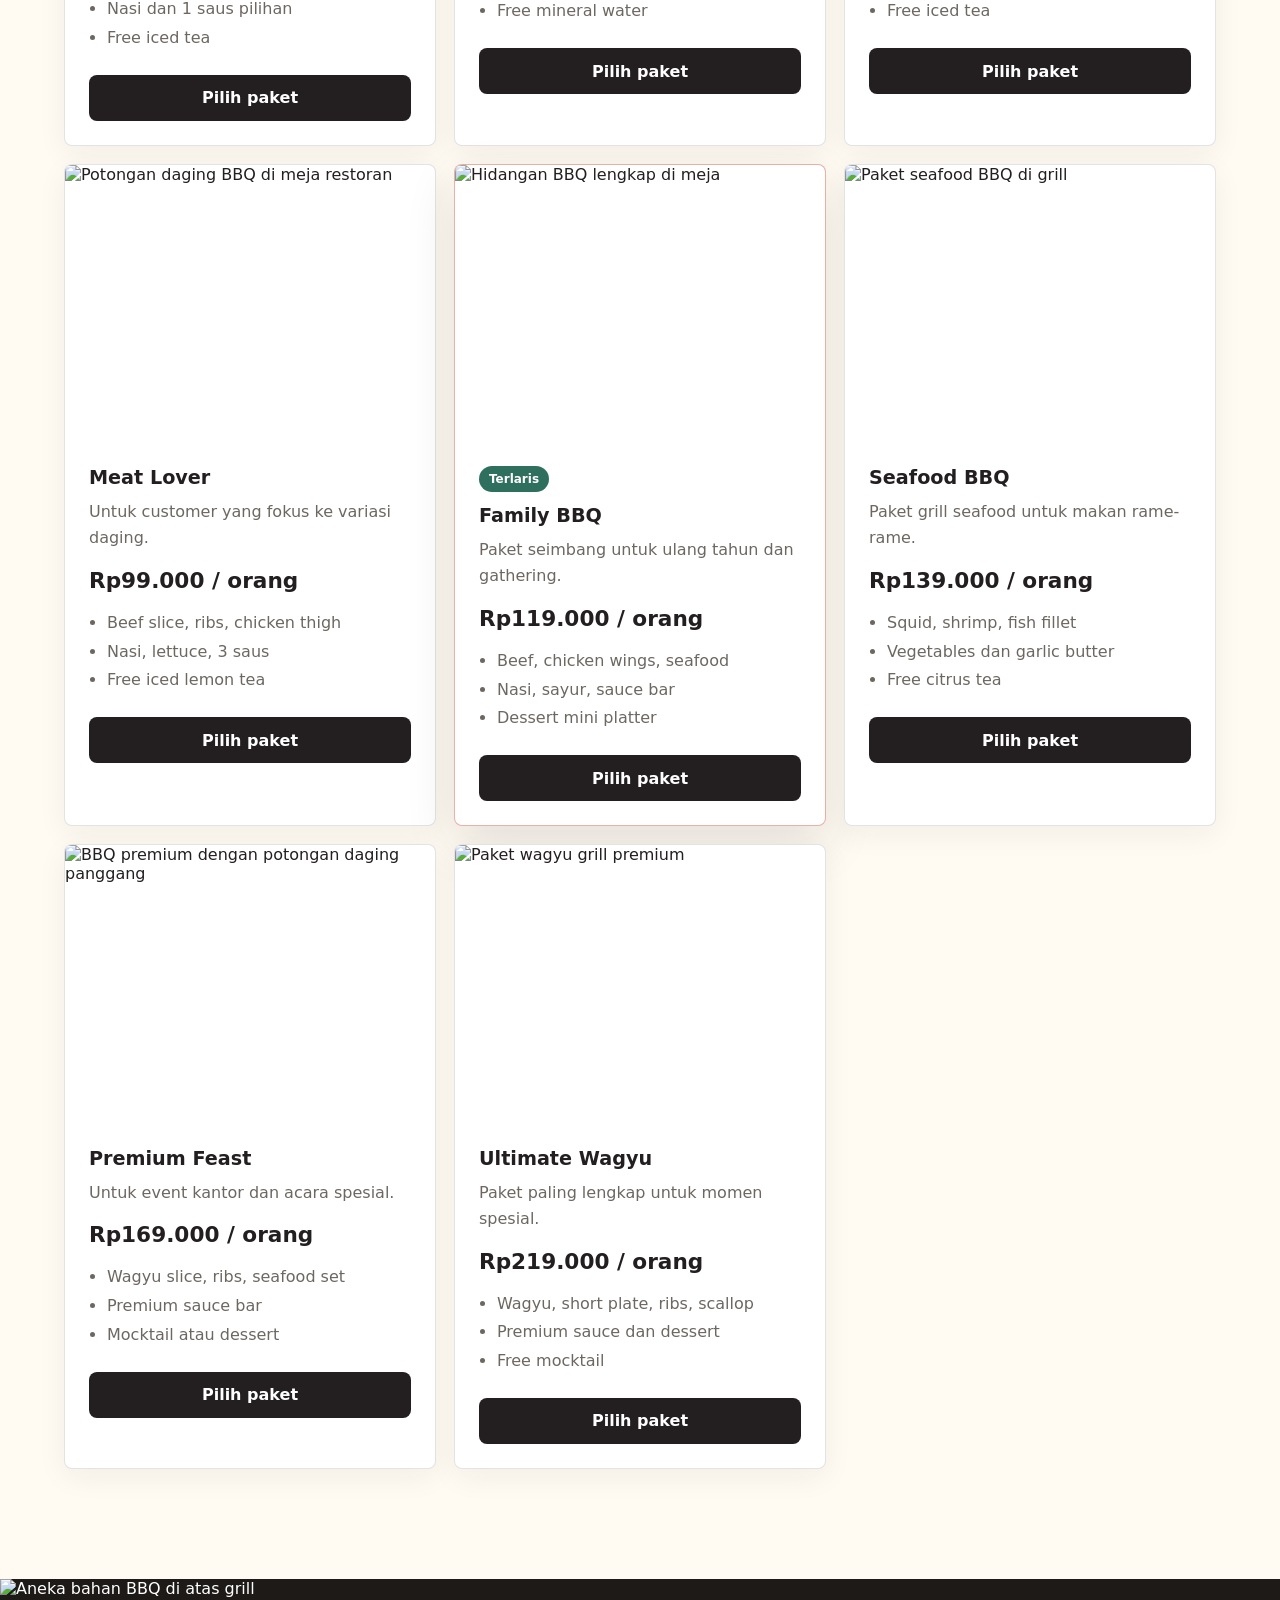
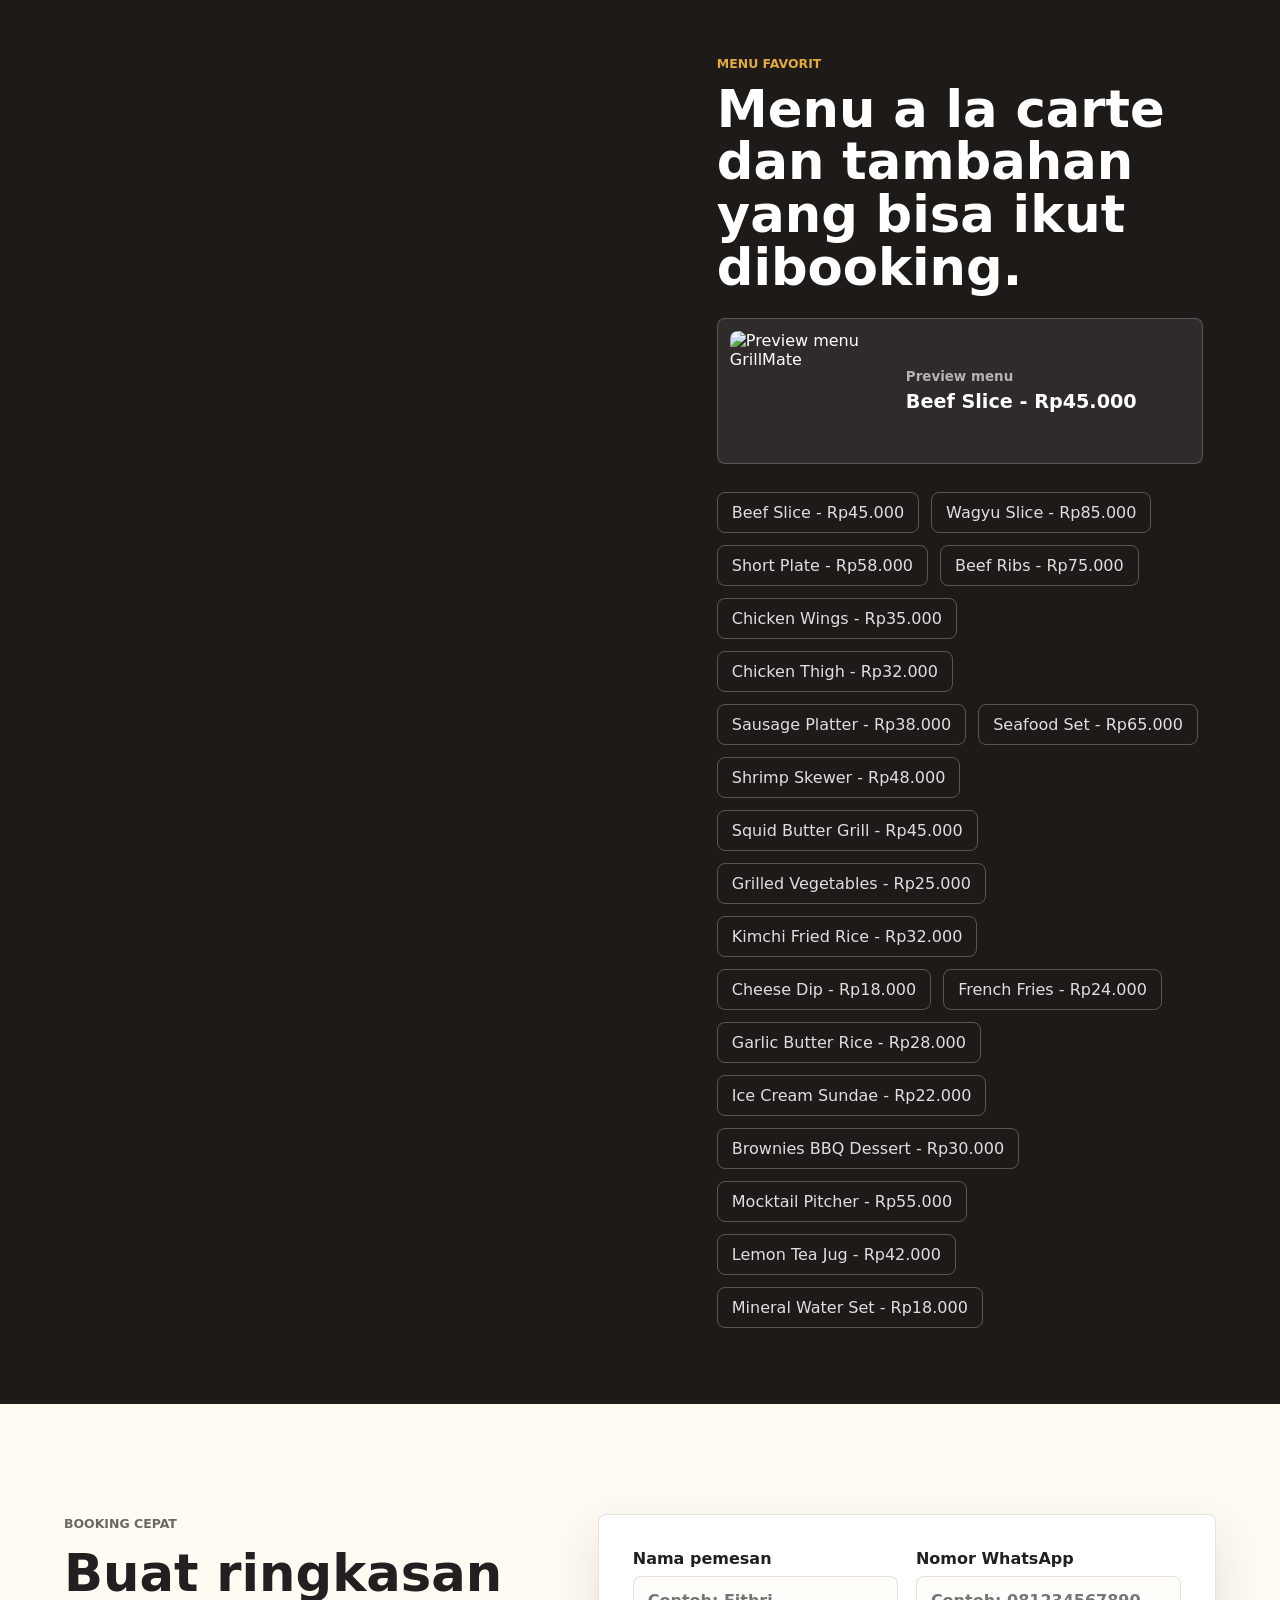
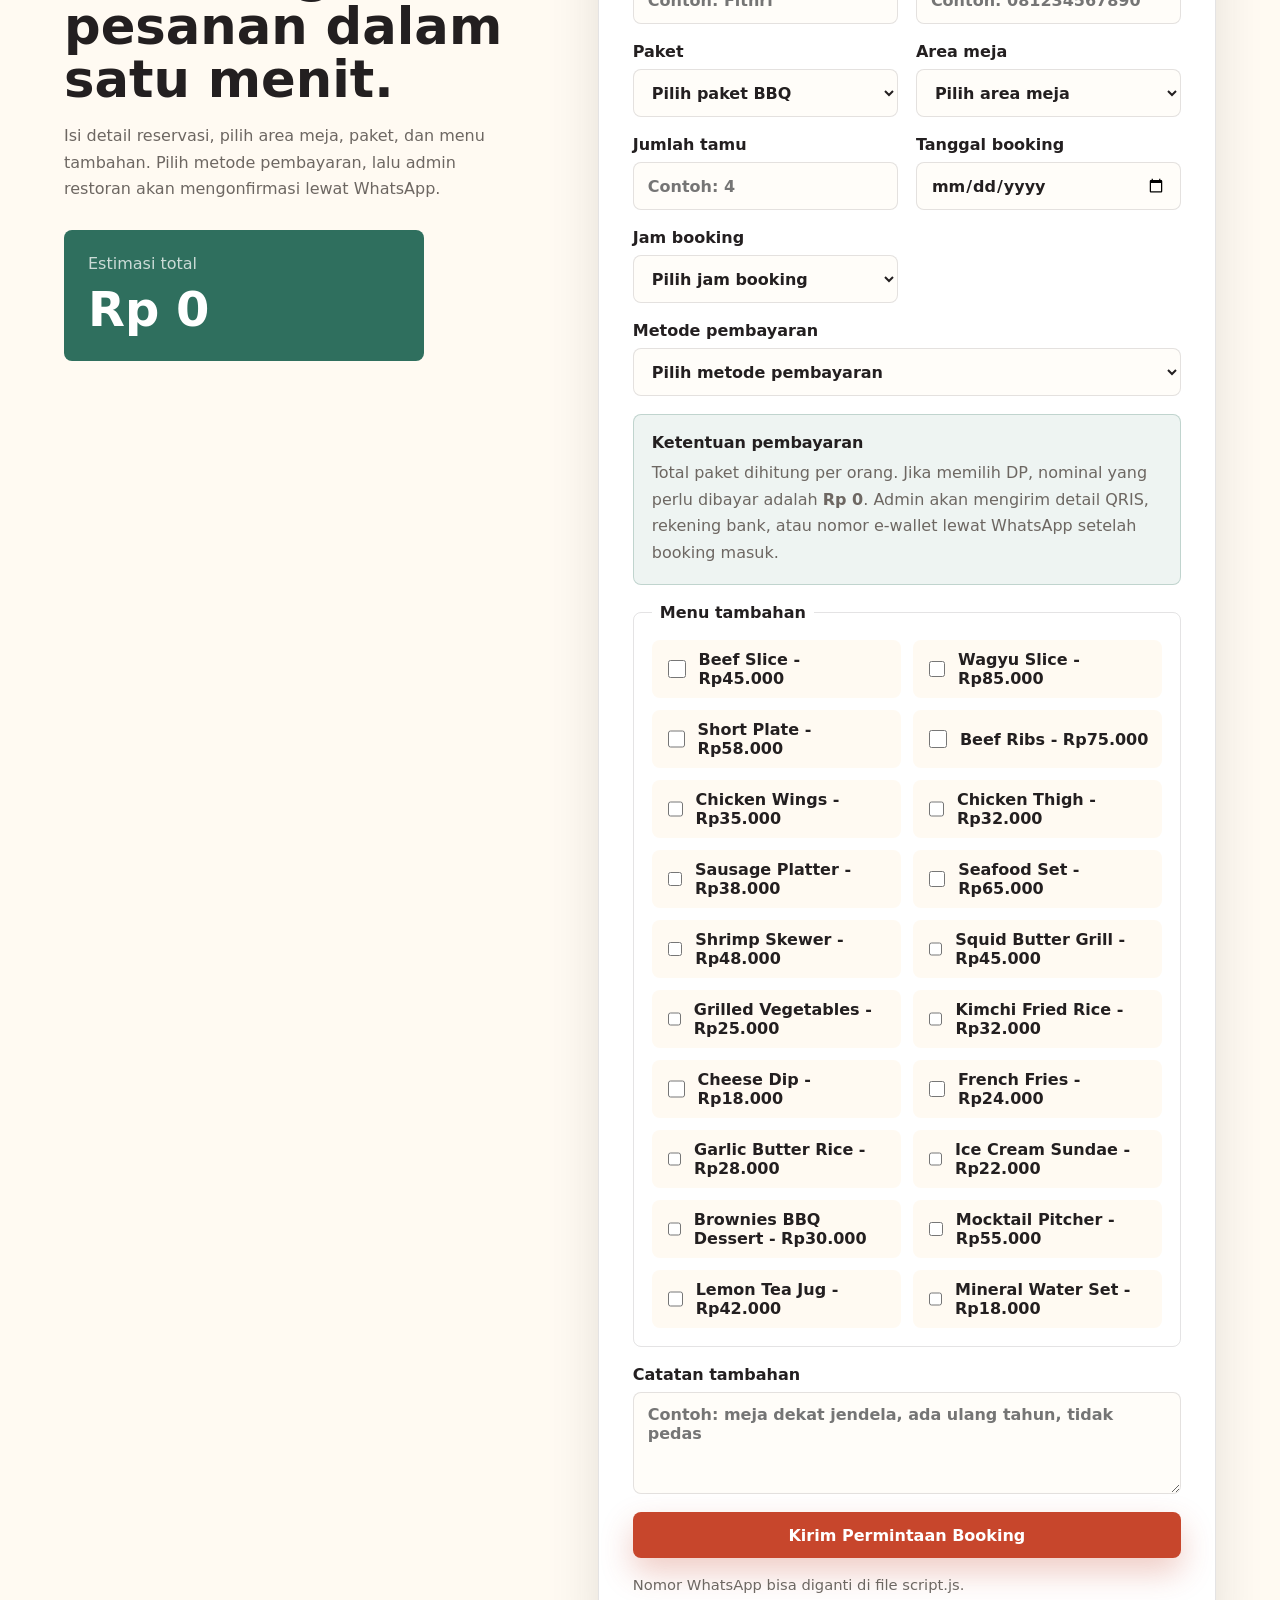
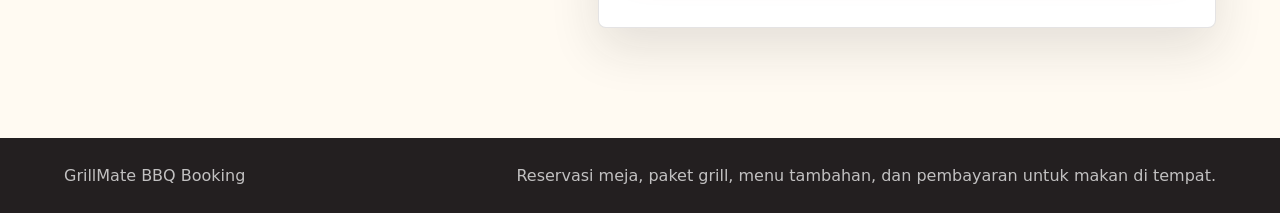
==== commit 38328b1b: "update" ====
--- a/landingpage2/index.html
+++ b/landingpage2/index.html
@@ -41,7 +41,7 @@
               <dd>menu grill</dd>
             </div>
             <div>
-              <dt>4</dt>
+              <dt>8</dt>
               <dd>area meja</dd>
             </div>
             <div>
@@ -61,7 +61,7 @@
           <article>
             <span class="icon">01</span>
             <h3>Reservasi meja</h3>
-            <p>Pilih area indoor, outdoor, VIP room, atau private grill table.</p>
+            <p>Pilih area indoor, outdoor, VIP room, sofa booth, family hall, atau private room.</p>
           </article>
           <article>
             <span class="icon">02</span>
@@ -106,6 +106,30 @@
             <p>Meja panjang untuk ulang tahun atau gathering.</p>
             <strong>+ Rp150.000</strong>
           </article>
+          <article class="area-card">
+            <span>05</span>
+            <h3>Window Seat</h3>
+            <p>Meja dekat kaca untuk 2-4 orang.</p>
+            <strong>+ Rp15.000</strong>
+          </article>
+          <article class="area-card">
+            <span>06</span>
+            <h3>Sofa Booth</h3>
+            <p>Booth sofa nyaman untuk 4-8 orang.</p>
+            <strong>+ Rp50.000</strong>
+          </article>
+          <article class="area-card">
+            <span>07</span>
+            <h3>Family Hall</h3>
+            <p>Area luas untuk keluarga besar 8-20 orang.</p>
+            <strong>+ Rp200.000</strong>
+          </article>
+          <article class="area-card">
+            <span>08</span>
+            <h3>Rooftop Grill</h3>
+            <p>Area rooftop untuk makan malam dan acara spesial.</p>
+            <strong>+ Rp250.000</strong>
+          </article>
         </div>
       </section>
 
@@ -113,10 +137,39 @@
         <div class="section-heading">
           <p class="eyebrow">Pilih paket</p>
           <h2>Paket makan yang bisa dipesan saat reservasi.</h2>
+          <p class="section-note">Harga paket dihitung per orang. Contoh: Couple Grill Rp59.000/orang untuk 2 orang menjadi Rp118.000 sebelum biaya area dan menu tambahan.</p>
         </div>
         <div class="package-grid">
           <article class="package-card">
-            <img src="https://images.unsplash.com/photo-1529193591184-b1d58069ecdd?auto=format&fit=crop&w=900&q=80" alt="Daging BBQ sedang dipanggang" />
+            <img src="https://images.unsplash.com/photo-1558030006-450675393462?auto=format&fit=crop&w=900&q=80" alt="Paket lunch grill dengan daging dan sayuran" />
+            <div class="package-body">
+              <h3>Lunch Grill</h3>
+              <p>Paket makan siang praktis untuk reservasi siang.</p>
+              <strong>Rp49.000 / orang</strong>
+              <ul>
+                <li>Chicken slice, mushroom, vegetables</li>
+                <li>Nasi dan 1 saus pilihan</li>
+                <li>Free iced tea</li>
+              </ul>
+              <button class="select-package" data-package="Lunch Grill" data-price="49000">Pilih paket</button>
+            </div>
+          </article>
+          <article class="package-card">
+            <img src="https://images.unsplash.com/photo-1529193591184-b1d58069ecdd?auto=format&fit=crop&w=900&q=80" alt="Paket BBQ untuk dua orang" />
+            <div class="package-body">
+              <h3>Couple Grill</h3>
+              <p>Paket hemat untuk 2 orang.</p>
+              <strong>Rp59.000 / orang</strong>
+              <ul>
+                <li>Chicken slice, sausage, corn</li>
+                <li>Nasi dan 1 saus pilihan</li>
+                <li>Free mineral water</li>
+              </ul>
+              <button class="select-package" data-package="Couple Grill" data-price="59000">Pilih paket</button>
+            </div>
+          </article>
+          <article class="package-card">
+            <img src="https://images.unsplash.com/photo-1544025162-d76694265947?auto=format&fit=crop&w=900&q=80" alt="Daging BBQ sedang dipanggang" />
             <div class="package-body">
               <h3>Starter Grill</h3>
               <p>Cocok untuk makan santai 2-4 orang.</p>
@@ -127,6 +180,20 @@
                 <li>Free iced tea</li>
               </ul>
               <button class="select-package" data-package="Starter Grill" data-price="79000">Pilih paket</button>
+            </div>
+          </article>
+          <article class="package-card">
+            <img src="https://images.unsplash.com/photo-1529692236671-f1f6cf9683ba?auto=format&fit=crop&w=900&q=80" alt="Potongan daging BBQ di meja restoran" />
+            <div class="package-body">
+              <h3>Meat Lover</h3>
+              <p>Untuk customer yang fokus ke variasi daging.</p>
+              <strong>Rp99.000 / orang</strong>
+              <ul>
+                <li>Beef slice, ribs, chicken thigh</li>
+                <li>Nasi, lettuce, 3 saus</li>
+                <li>Free iced lemon tea</li>
+              </ul>
+              <button class="select-package" data-package="Meat Lover" data-price="99000">Pilih paket</button>
             </div>
           </article>
           <article class="package-card featured">
@@ -145,6 +212,20 @@
             </div>
           </article>
           <article class="package-card">
+            <img src="https://images.unsplash.com/photo-1504973960431-1c467e159aa4?auto=format&fit=crop&w=900&q=80" alt="Paket seafood BBQ di grill" />
+            <div class="package-body">
+              <h3>Seafood BBQ</h3>
+              <p>Paket grill seafood untuk makan rame-rame.</p>
+              <strong>Rp139.000 / orang</strong>
+              <ul>
+                <li>Squid, shrimp, fish fillet</li>
+                <li>Vegetables dan garlic butter</li>
+                <li>Free citrus tea</li>
+              </ul>
+              <button class="select-package" data-package="Seafood BBQ" data-price="139000">Pilih paket</button>
+            </div>
+          </article>
+          <article class="package-card">
             <img src="https://images.unsplash.com/photo-1544025162-d76694265947?auto=format&fit=crop&w=900&q=80" alt="BBQ premium dengan potongan daging panggang" />
             <div class="package-body">
               <h3>Premium Feast</h3>
@@ -158,6 +239,20 @@
               <button class="select-package" data-package="Premium Feast" data-price="169000">Pilih paket</button>
             </div>
           </article>
+          <article class="package-card">
+            <img src="https://images.unsplash.com/photo-1558030137-a56c1b004fa3?auto=format&fit=crop&w=900&q=80" alt="Paket wagyu grill premium" />
+            <div class="package-body">
+              <h3>Ultimate Wagyu</h3>
+              <p>Paket paling lengkap untuk momen spesial.</p>
+              <strong>Rp219.000 / orang</strong>
+              <ul>
+                <li>Wagyu, short plate, ribs, scallop</li>
+                <li>Premium sauce dan dessert</li>
+                <li>Free mocktail</li>
+              </ul>
+              <button class="select-package" data-package="Ultimate Wagyu" data-price="219000">Pilih paket</button>
+            </div>
+          </article>
         </div>
       </section>
 
@@ -168,15 +263,34 @@
         <div class="menu-content">
           <p class="eyebrow">Menu favorit</p>
           <h2>Menu a la carte dan tambahan yang bisa ikut dibooking.</h2>
+          <div class="menu-preview">
+            <img id="menuPreviewImage" src="https://images.unsplash.com/photo-1544025162-d76694265947?auto=format&fit=crop&w=900&q=80" alt="Preview menu GrillMate" />
+            <div>
+              <span>Preview menu</span>
+              <strong id="menuPreviewTitle">Beef Slice - Rp45.000</strong>
+            </div>
+          </div>
           <div class="menu-list">
-            <span>Beef Slice - Rp45.000</span>
-            <span>Chicken Wings - Rp35.000</span>
-            <span>Sausage Platter - Rp38.000</span>
-            <span>Seafood Set - Rp65.000</span>
-            <span>Grilled Vegetables - Rp25.000</span>
-            <span>Kimchi Fried Rice - Rp32.000</span>
-            <span>Cheese Dip - Rp18.000</span>
-            <span>Mocktail Pitcher - Rp55.000</span>
+            <button type="button" data-title="Beef Slice - Rp45.000" data-image="https://images.unsplash.com/photo-1544025162-d76694265947?auto=format&fit=crop&w=900&q=80">Beef Slice - Rp45.000</button>
+            <button type="button" data-title="Wagyu Slice - Rp85.000" data-image="https://images.unsplash.com/photo-1529692236671-f1f6cf9683ba?auto=format&fit=crop&w=900&q=80">Wagyu Slice - Rp85.000</button>
+            <button type="button" data-title="Short Plate - Rp58.000" data-image="https://images.unsplash.com/photo-1558030137-a56c1b004fa3?auto=format&fit=crop&w=900&q=80">Short Plate - Rp58.000</button>
+            <button type="button" data-title="Beef Ribs - Rp75.000" data-image="https://images.unsplash.com/photo-1544025162-d76694265947?auto=format&fit=crop&w=900&q=80">Beef Ribs - Rp75.000</button>
+            <button type="button" data-title="Chicken Wings - Rp35.000" data-image="https://images.unsplash.com/photo-1527477396000-e27163b481c2?auto=format&fit=crop&w=900&q=80">Chicken Wings - Rp35.000</button>
+            <button type="button" data-title="Chicken Thigh - Rp32.000" data-image="https://images.unsplash.com/photo-1555939594-58d7cb561ad1?auto=format&fit=crop&w=900&q=80">Chicken Thigh - Rp32.000</button>
+            <button type="button" data-title="Sausage Platter - Rp38.000" data-image="https://images.unsplash.com/photo-1529193591184-b1d58069ecdd?auto=format&fit=crop&w=900&q=80">Sausage Platter - Rp38.000</button>
+            <button type="button" data-title="Seafood Set - Rp65.000" data-image="https://images.unsplash.com/photo-1504973960431-1c467e159aa4?auto=format&fit=crop&w=900&q=80">Seafood Set - Rp65.000</button>
+            <button type="button" data-title="Shrimp Skewer - Rp48.000" data-image="https://images.unsplash.com/photo-1565680018434-b513d5e5fd47?auto=format&fit=crop&w=900&q=80">Shrimp Skewer - Rp48.000</button>
+            <button type="button" data-title="Squid Butter Grill - Rp45.000" data-image="https://images.unsplash.com/photo-1615141982883-c7ad0e69fd62?auto=format&fit=crop&w=900&q=80">Squid Butter Grill - Rp45.000</button>
+            <button type="button" data-title="Grilled Vegetables - Rp25.000" data-image="https://images.unsplash.com/photo-1512621776951-a57141f2eefd?auto=format&fit=crop&w=900&q=80">Grilled Vegetables - Rp25.000</button>
+            <button type="button" data-title="Kimchi Fried Rice - Rp32.000" data-image="https://images.unsplash.com/photo-1603133872878-684f208fb84b?auto=format&fit=crop&w=900&q=80">Kimchi Fried Rice - Rp32.000</button>
+            <button type="button" data-title="Cheese Dip - Rp18.000" data-image="https://images.unsplash.com/photo-1625938144755-652e08e359b7?auto=format&fit=crop&w=900&q=80">Cheese Dip - Rp18.000</button>
+            <button type="button" data-title="French Fries - Rp24.000" data-image="https://images.unsplash.com/photo-1573080496219-bb080dd4f877?auto=format&fit=crop&w=900&q=80">French Fries - Rp24.000</button>
+            <button type="button" data-title="Garlic Butter Rice - Rp28.000" data-image="https://images.unsplash.com/photo-1603133872878-684f208fb84b?auto=format&fit=crop&w=900&q=80">Garlic Butter Rice - Rp28.000</button>
+            <button type="button" data-title="Ice Cream Sundae - Rp22.000" data-image="https://images.unsplash.com/photo-1563805042-7684c019e1cb?auto=format&fit=crop&w=900&q=80">Ice Cream Sundae - Rp22.000</button>
+            <button type="button" data-title="Brownies BBQ Dessert - Rp30.000" data-image="https://images.unsplash.com/photo-1606313564200-e75d5e30476c?auto=format&fit=crop&w=900&q=80">Brownies BBQ Dessert - Rp30.000</button>
+            <button type="button" data-title="Mocktail Pitcher - Rp55.000" data-image="https://images.unsplash.com/photo-1544145945-f90425340c7e?auto=format&fit=crop&w=900&q=80">Mocktail Pitcher - Rp55.000</button>
+            <button type="button" data-title="Lemon Tea Jug - Rp42.000" data-image="https://images.unsplash.com/photo-1497534446932-c925b458314e?auto=format&fit=crop&w=900&q=80">Lemon Tea Jug - Rp42.000</button>
+            <button type="button" data-title="Mineral Water Set - Rp18.000" data-image="https://images.unsplash.com/photo-1523362628745-0c100150b504?auto=format&fit=crop&w=900&q=80">Mineral Water Set - Rp18.000</button>
           </div>
         </div>
       </section>
@@ -187,7 +301,7 @@
           <h2>Buat ringkasan pesanan dalam satu menit.</h2>
           <p>
             Isi detail reservasi, pilih area meja, paket, dan menu tambahan.
-            Hasil booking dikirim ke admin restoran lewat WhatsApp.
+            Pilih metode pembayaran, lalu admin restoran akan mengonfirmasi lewat WhatsApp.
           </p>
           <div class="estimate-box" aria-live="polite">
             <span>Estimasi total</span>
@@ -195,7 +309,7 @@
           </div>
         </div>
 
-        <form class="booking-form" id="bookingForm">
+        <form class="booking-form" id="bookingForm" autocomplete="off">
           <label>
             Nama pemesan
             <input id="name" name="name" type="text" placeholder="Contoh: Fithri" required />
@@ -207,23 +321,34 @@
           <label>
             Paket
             <select id="package" name="package" required>
+              <option value="" data-price="0" selected disabled>Pilih paket BBQ</option>
+              <option value="Lunch Grill" data-price="49000">Lunch Grill - Rp49.000/orang</option>
+              <option value="Couple Grill" data-price="59000">Couple Grill - Rp59.000/orang</option>
               <option value="Starter Grill" data-price="79000">Starter Grill - Rp79.000/orang</option>
-              <option value="Family BBQ" data-price="119000" selected>Family BBQ - Rp119.000/orang</option>
+              <option value="Meat Lover" data-price="99000">Meat Lover - Rp99.000/orang</option>
+              <option value="Family BBQ" data-price="119000">Family BBQ - Rp119.000/orang</option>
+              <option value="Seafood BBQ" data-price="139000">Seafood BBQ - Rp139.000/orang</option>
               <option value="Premium Feast" data-price="169000">Premium Feast - Rp169.000/orang</option>
+              <option value="Ultimate Wagyu" data-price="219000">Ultimate Wagyu - Rp219.000/orang</option>
             </select>
           </label>
           <label>
             Area meja
             <select id="area" name="area" required>
+              <option value="" data-fee="0" selected disabled>Pilih area meja</option>
               <option value="Indoor Grill Table" data-fee="0">Indoor Grill Table - Gratis</option>
+              <option value="Window Seat" data-fee="15000">Window Seat - Rp15.000</option>
               <option value="Outdoor Terrace" data-fee="25000">Outdoor Terrace - Rp25.000</option>
+              <option value="Sofa Booth" data-fee="50000">Sofa Booth - Rp50.000</option>
               <option value="VIP Room" data-fee="100000">VIP Room - Rp100.000</option>
               <option value="Private Party Table" data-fee="150000">Private Party Table - Rp150.000</option>
+              <option value="Family Hall" data-fee="200000">Family Hall - Rp200.000</option>
+              <option value="Rooftop Grill" data-fee="250000">Rooftop Grill - Rp250.000</option>
             </select>
           </label>
           <label>
             Jumlah tamu
-            <input id="guests" name="guests" type="number" min="2" value="4" required />
+            <input id="guests" name="guests" type="number" min="2" placeholder="Contoh: 4" required />
           </label>
           <label>
             Tanggal booking
@@ -232,20 +357,55 @@
           <label>
             Jam booking
             <select id="time" name="time" required>
+              <option value="" selected disabled>Pilih jam booking</option>
               <option value="11.00">11.00</option>
               <option value="12.30">12.30</option>
               <option value="14.00">14.00</option>
               <option value="17.00">17.00</option>
-              <option value="18.30" selected>18.30</option>
+              <option value="18.30">18.30</option>
               <option value="20.00">20.00</option>
             </select>
           </label>
+          <label class="full">
+            Metode pembayaran
+            <select id="payment" name="payment" required>
+              <option value="" selected disabled>Pilih metode pembayaran</option>
+              <option value="Bayar di kasir">Bayar di kasir saat datang</option>
+              <option value="DP QRIS 30%">DP QRIS 30%</option>
+              <option value="Transfer bank DP 30%">Transfer bank DP 30%</option>
+              <option value="E-wallet DP 30%">E-wallet DP 30%</option>
+            </select>
+          </label>
+          <div class="payment-info full">
+            <h3>Ketentuan pembayaran</h3>
+            <p>
+              Total paket dihitung per orang. Jika memilih DP, nominal yang perlu dibayar adalah
+              <strong id="depositAmount">Rp0</strong>. Admin akan mengirim detail QRIS, rekening bank,
+              atau nomor e-wallet lewat WhatsApp setelah booking masuk.
+            </p>
+          </div>
           <fieldset class="full menu-options">
             <legend>Menu tambahan</legend>
             <label><input type="checkbox" name="addons" value="Beef Slice" data-price="45000" /> Beef Slice - Rp45.000</label>
+            <label><input type="checkbox" name="addons" value="Wagyu Slice" data-price="85000" /> Wagyu Slice - Rp85.000</label>
+            <label><input type="checkbox" name="addons" value="Short Plate" data-price="58000" /> Short Plate - Rp58.000</label>
+            <label><input type="checkbox" name="addons" value="Beef Ribs" data-price="75000" /> Beef Ribs - Rp75.000</label>
+            <label><input type="checkbox" name="addons" value="Chicken Wings" data-price="35000" /> Chicken Wings - Rp35.000</label>
+            <label><input type="checkbox" name="addons" value="Chicken Thigh" data-price="32000" /> Chicken Thigh - Rp32.000</label>
+            <label><input type="checkbox" name="addons" value="Sausage Platter" data-price="38000" /> Sausage Platter - Rp38.000</label>
             <label><input type="checkbox" name="addons" value="Seafood Set" data-price="65000" /> Seafood Set - Rp65.000</label>
+            <label><input type="checkbox" name="addons" value="Shrimp Skewer" data-price="48000" /> Shrimp Skewer - Rp48.000</label>
+            <label><input type="checkbox" name="addons" value="Squid Butter Grill" data-price="45000" /> Squid Butter Grill - Rp45.000</label>
+            <label><input type="checkbox" name="addons" value="Grilled Vegetables" data-price="25000" /> Grilled Vegetables - Rp25.000</label>
             <label><input type="checkbox" name="addons" value="Kimchi Fried Rice" data-price="32000" /> Kimchi Fried Rice - Rp32.000</label>
+            <label><input type="checkbox" name="addons" value="Cheese Dip" data-price="18000" /> Cheese Dip - Rp18.000</label>
+            <label><input type="checkbox" name="addons" value="French Fries" data-price="24000" /> French Fries - Rp24.000</label>
+            <label><input type="checkbox" name="addons" value="Garlic Butter Rice" data-price="28000" /> Garlic Butter Rice - Rp28.000</label>
+            <label><input type="checkbox" name="addons" value="Ice Cream Sundae" data-price="22000" /> Ice Cream Sundae - Rp22.000</label>
+            <label><input type="checkbox" name="addons" value="Brownies BBQ Dessert" data-price="30000" /> Brownies BBQ Dessert - Rp30.000</label>
             <label><input type="checkbox" name="addons" value="Mocktail Pitcher" data-price="55000" /> Mocktail Pitcher - Rp55.000</label>
+            <label><input type="checkbox" name="addons" value="Lemon Tea Jug" data-price="42000" /> Lemon Tea Jug - Rp42.000</label>
+            <label><input type="checkbox" name="addons" value="Mineral Water Set" data-price="18000" /> Mineral Water Set - Rp18.000</label>
           </fieldset>
           <label class="full">
             Catatan tambahan
@@ -259,7 +419,7 @@
 
     <footer class="footer">
       <span>GrillMate BBQ Booking</span>
-      <span>Reservasi meja, paket grill, dan menu tambahan untuk makan di tempat.</span>
+      <span>Reservasi meja, paket grill, menu tambahan, dan pembayaran untuk makan di tempat.</span>
     </footer>
 
     <script src="script.js"></script>
--- a/landingpage2/styles.css
+++ b/landingpage2/styles.css
@@ -265,6 +265,12 @@
   margin-bottom: 32px;
 }
 
+.section-note {
+  max-width: 720px;
+  color: var(--muted);
+  line-height: 1.65;
+}
+
 .area-grid {
   grid-template-columns: repeat(4, minmax(0, 1fr));
 }
@@ -296,7 +302,7 @@
 }
 
 .package-grid {
-  grid-template-columns: repeat(3, minmax(0, 1fr));
+  grid-template-columns: repeat(3, minmax(260px, 1fr));
 }
 
 .package-card {
@@ -383,11 +389,55 @@
   margin-top: 28px;
 }
 
-.menu-list span {
+.menu-preview {
+  display: grid;
+  grid-template-columns: 160px minmax(0, 1fr);
+  gap: 16px;
+  align-items: center;
+  margin-top: 24px;
+  padding: 12px;
+  border: 1px solid rgba(255, 255, 255, 0.2);
+  border-radius: 8px;
+  background: rgba(255, 255, 255, 0.08);
+}
+
+.menu-preview img {
+  width: 100%;
+  aspect-ratio: 4 / 3;
+  border-radius: 8px;
+  object-fit: cover;
+}
+
+.menu-preview span {
+  display: block;
+  margin-bottom: 6px;
+  color: rgba(255, 255, 255, 0.64);
+  font-size: 0.84rem;
+  font-weight: 800;
+}
+
+.menu-preview strong {
+  display: block;
+  color: #fff;
+  font-size: 1.2rem;
+}
+
+.menu-list button {
   padding: 10px 14px;
   border: 1px solid rgba(255, 255, 255, 0.26);
   border-radius: 8px;
   color: rgba(255, 255, 255, 0.86);
+  background: transparent;
+  font: inherit;
+  cursor: pointer;
+}
+
+.menu-list button:hover,
+.menu-list button:focus {
+  color: #fff;
+  border-color: rgba(255, 255, 255, 0.58);
+  outline: none;
+  background: rgba(255, 255, 255, 0.1);
 }
 
 .booking-section {
@@ -468,6 +518,24 @@
 .menu-options input {
   width: 18px;
   min-height: 18px;
+}
+
+.payment-info {
+  padding: 18px;
+  border: 1px solid rgba(47, 111, 94, 0.24);
+  border-radius: 8px;
+  background: rgba(47, 111, 94, 0.08);
+}
+
+.payment-info h3 {
+  margin-bottom: 8px;
+  font-size: 1rem;
+}
+
+.payment-info p {
+  margin-bottom: 0;
+  color: var(--muted);
+  line-height: 1.65;
 }
 
 input,
@@ -514,6 +582,154 @@
   background: var(--ink);
 }
 
+.footer a {
+  color: #fff;
+  font-weight: 800;
+  text-decoration: underline;
+  text-underline-offset: 4px;
+}
+
+.admin-page {
+  padding: clamp(32px, 6vw, 72px);
+}
+
+.admin-hero {
+  display: flex;
+  align-items: flex-end;
+  justify-content: space-between;
+  gap: 24px;
+  margin-bottom: 28px;
+}
+
+.admin-hero h1 {
+  max-width: 680px;
+  color: var(--ink);
+  font-size: clamp(2.5rem, 6vw, 5.5rem);
+}
+
+.admin-hero p {
+  max-width: 680px;
+  color: var(--muted);
+  line-height: 1.7;
+}
+
+.admin-summary {
+  display: grid;
+  grid-template-columns: repeat(2, minmax(0, 1fr));
+  gap: 18px;
+  margin-bottom: 18px;
+}
+
+.admin-summary article,
+.booking-item,
+.empty-state {
+  background: var(--surface);
+  border: 1px solid var(--line);
+  border-radius: 8px;
+  box-shadow: 0 8px 30px rgba(35, 31, 32, 0.06);
+}
+
+.admin-summary article {
+  display: grid;
+  gap: 8px;
+  padding: 22px;
+}
+
+.admin-summary span,
+.booking-item-header span,
+.booking-detail dt {
+  color: var(--muted);
+  font-size: 0.86rem;
+  font-weight: 800;
+}
+
+.admin-summary strong {
+  font-size: 2.4rem;
+}
+
+.admin-list {
+  display: grid;
+  gap: 18px;
+}
+
+.booking-item {
+  padding: 22px;
+}
+
+.booking-item-header {
+  display: flex;
+  align-items: center;
+  justify-content: space-between;
+  gap: 18px;
+  margin-bottom: 18px;
+}
+
+.booking-item-header h2 {
+  margin-bottom: 0;
+  font-size: 1.45rem;
+}
+
+.status-select {
+  width: min(240px, 100%);
+}
+
+.booking-detail {
+  display: grid;
+  grid-template-columns: repeat(4, minmax(0, 1fr));
+  gap: 14px;
+  margin: 0;
+}
+
+.booking-detail div {
+  padding: 14px;
+  border-radius: 8px;
+  background: #fffaf2;
+}
+
+.booking-detail dd {
+  margin: 6px 0 0;
+  color: var(--ink);
+  font-weight: 800;
+  line-height: 1.5;
+}
+
+.booking-notes {
+  margin: 18px 0 0;
+  padding-top: 16px;
+  color: var(--muted);
+  border-top: 1px solid var(--line);
+}
+
+.payment-action {
+  display: grid;
+  gap: 12px;
+  margin-top: 18px;
+  padding: 14px;
+  color: var(--leaf);
+  font-weight: 850;
+  line-height: 1.55;
+  border-radius: 8px;
+  background: rgba(47, 111, 94, 0.08);
+}
+
+.whatsapp-action {
+  width: fit-content;
+  display: inline-flex;
+  align-items: center;
+  justify-content: center;
+  min-height: 42px;
+  padding: 0 16px;
+  color: #fff;
+  border-radius: 8px;
+  background: var(--leaf);
+}
+
+.empty-state {
+  padding: 34px;
+  color: var(--muted);
+  text-align: center;
+}
+
 @media (max-width: 920px) {
   .intro,
   .booking-section,
@@ -530,6 +746,15 @@
   .booking-copy {
     position: static;
   }
+
+  .admin-hero {
+    align-items: flex-start;
+    flex-direction: column;
+  }
+
+  .booking-detail {
+    grid-template-columns: repeat(2, minmax(0, 1fr));
+  }
 }
 
 @media (max-width: 640px) {
@@ -568,7 +793,21 @@
     grid-template-columns: 1fr;
   }
 
+  .menu-preview {
+    grid-template-columns: 1fr;
+  }
+
   .footer {
     flex-direction: column;
   }
-}
+
+  .admin-summary,
+  .booking-detail {
+    grid-template-columns: 1fr;
+  }
+
+  .booking-item-header {
+    align-items: flex-start;
+    flex-direction: column;
+  }
+}
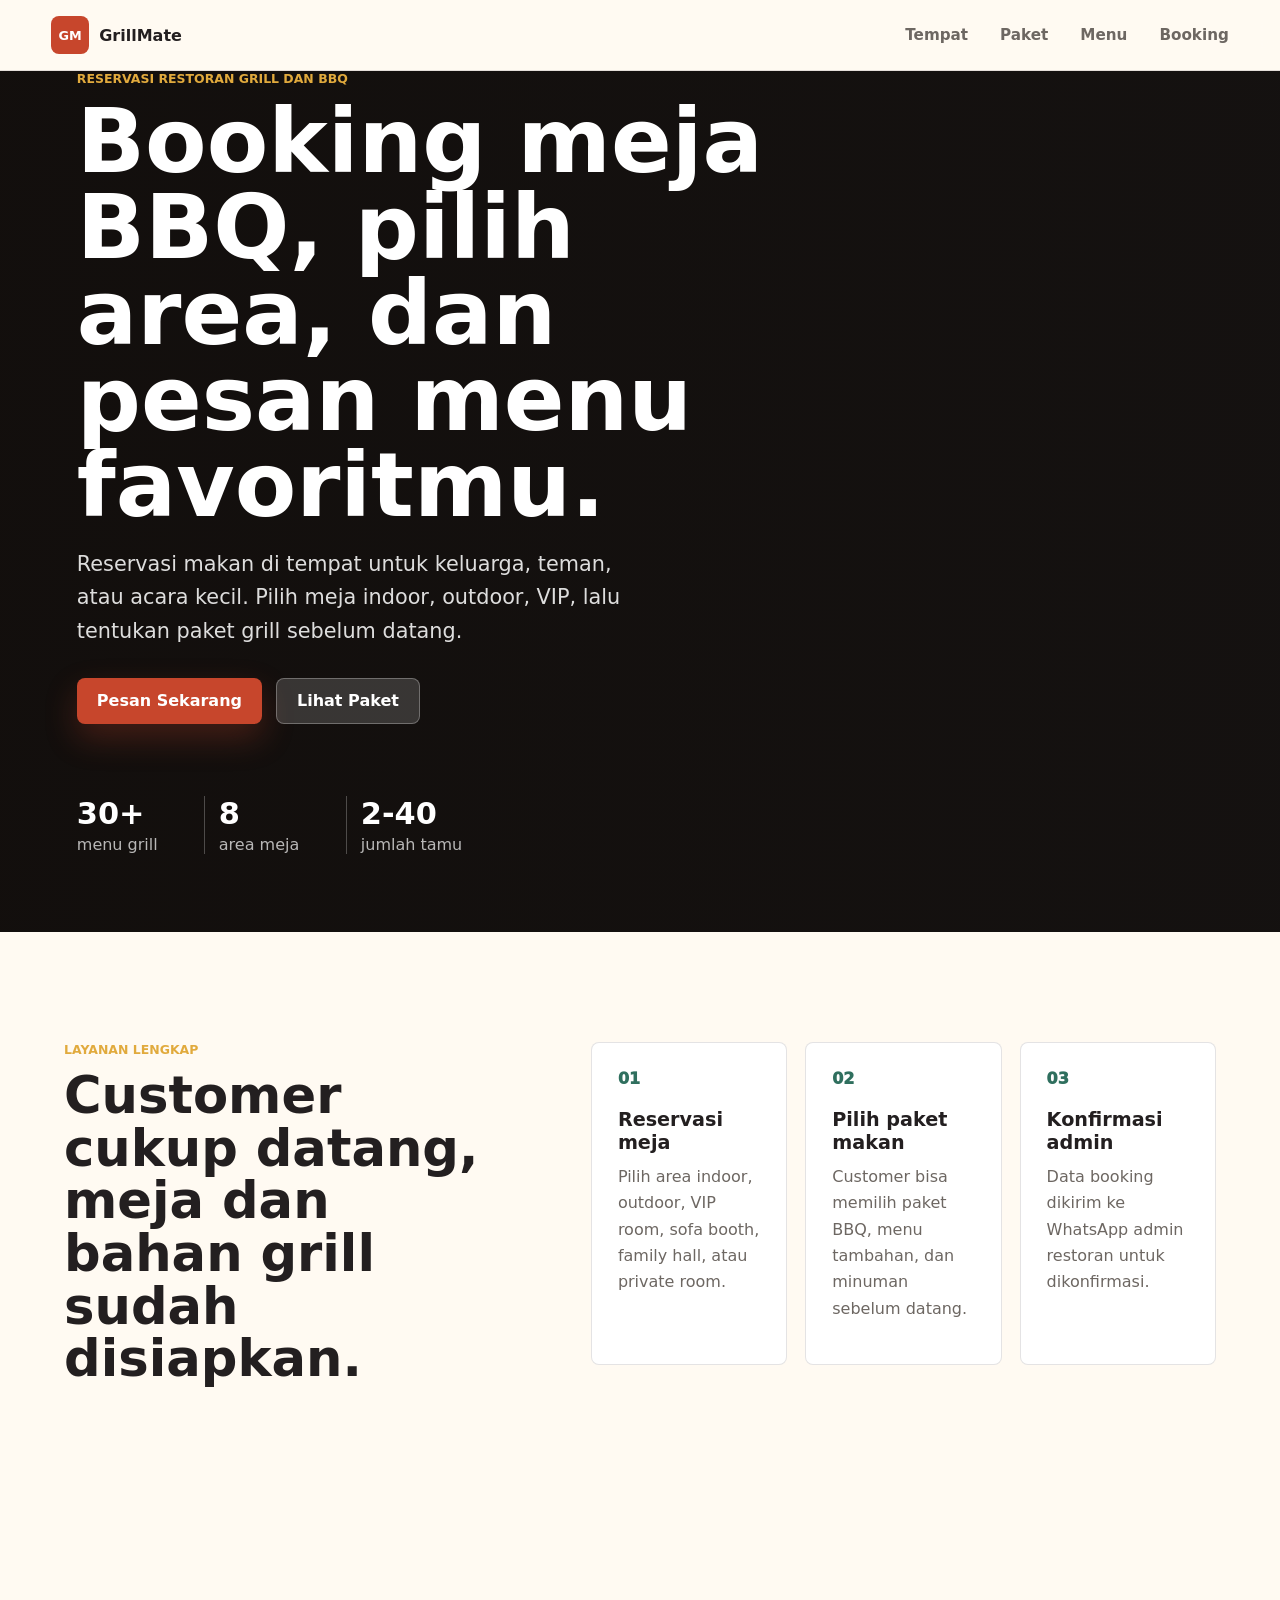
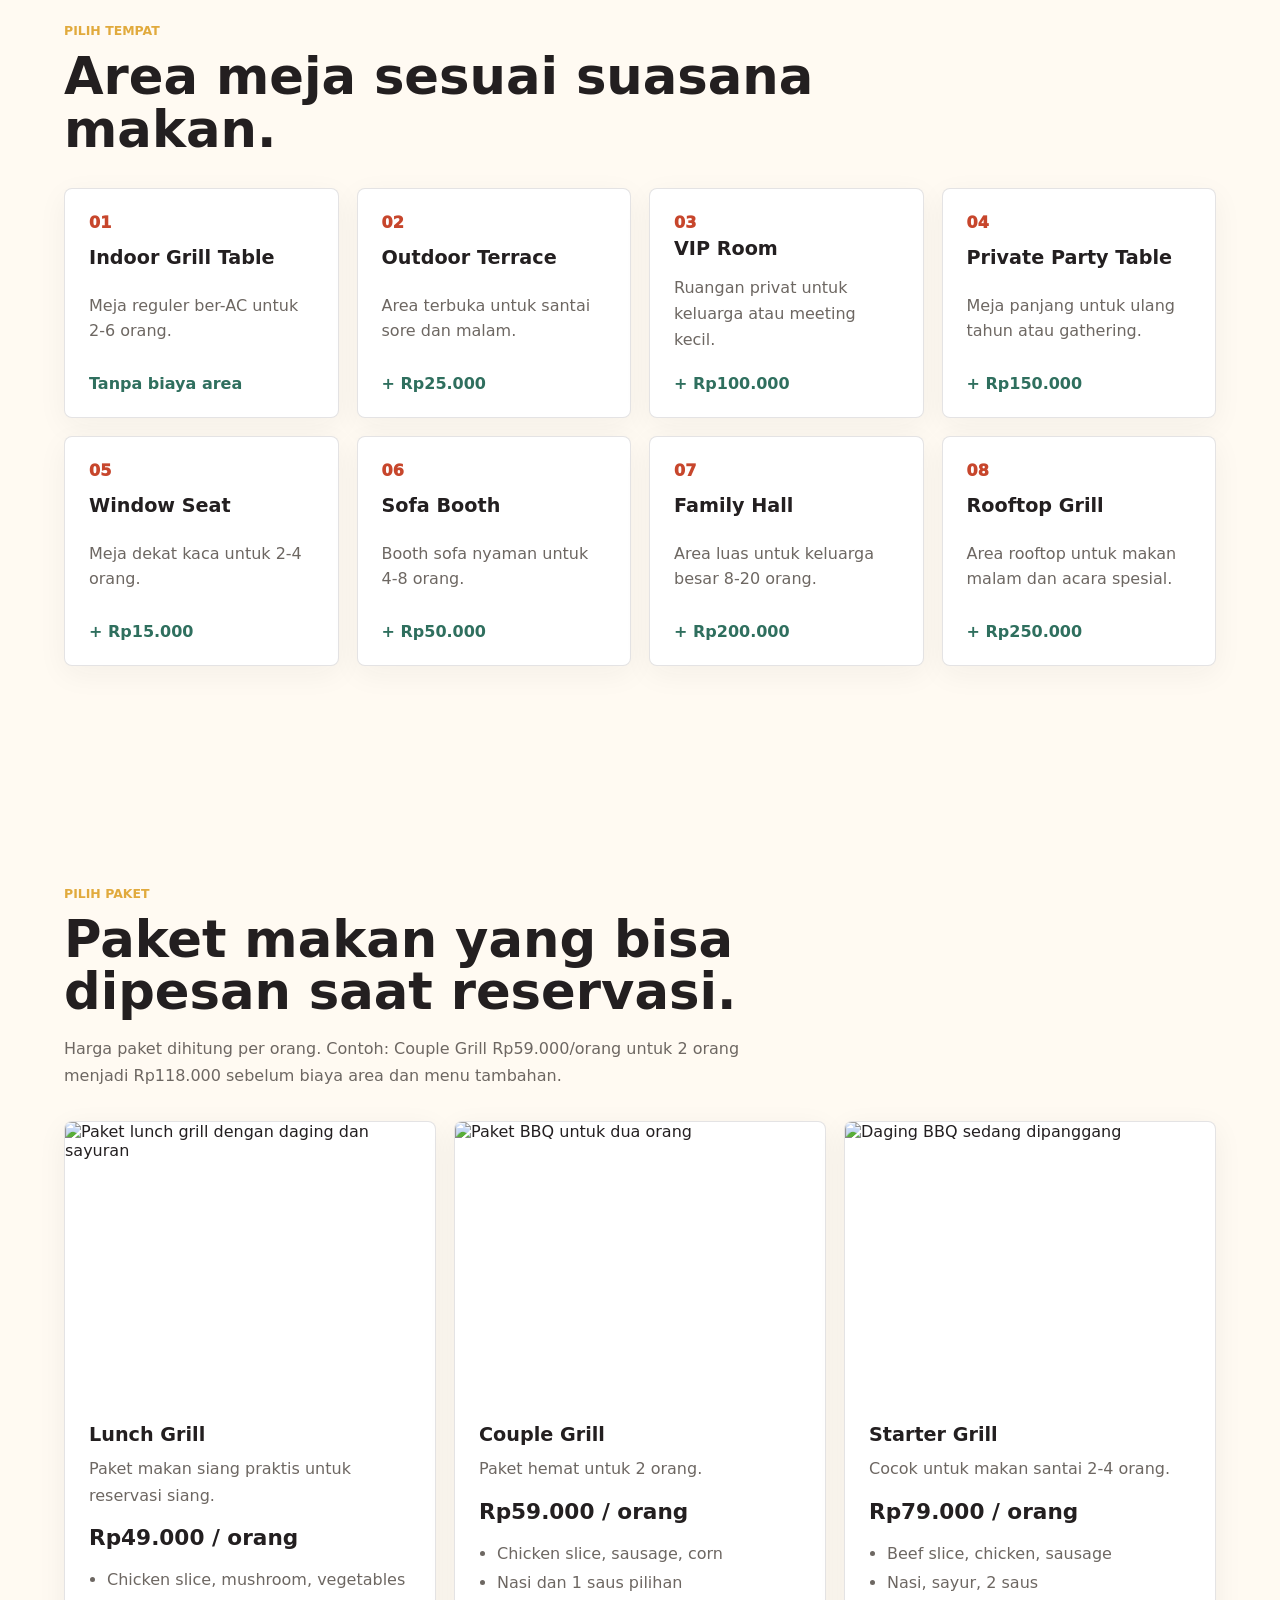
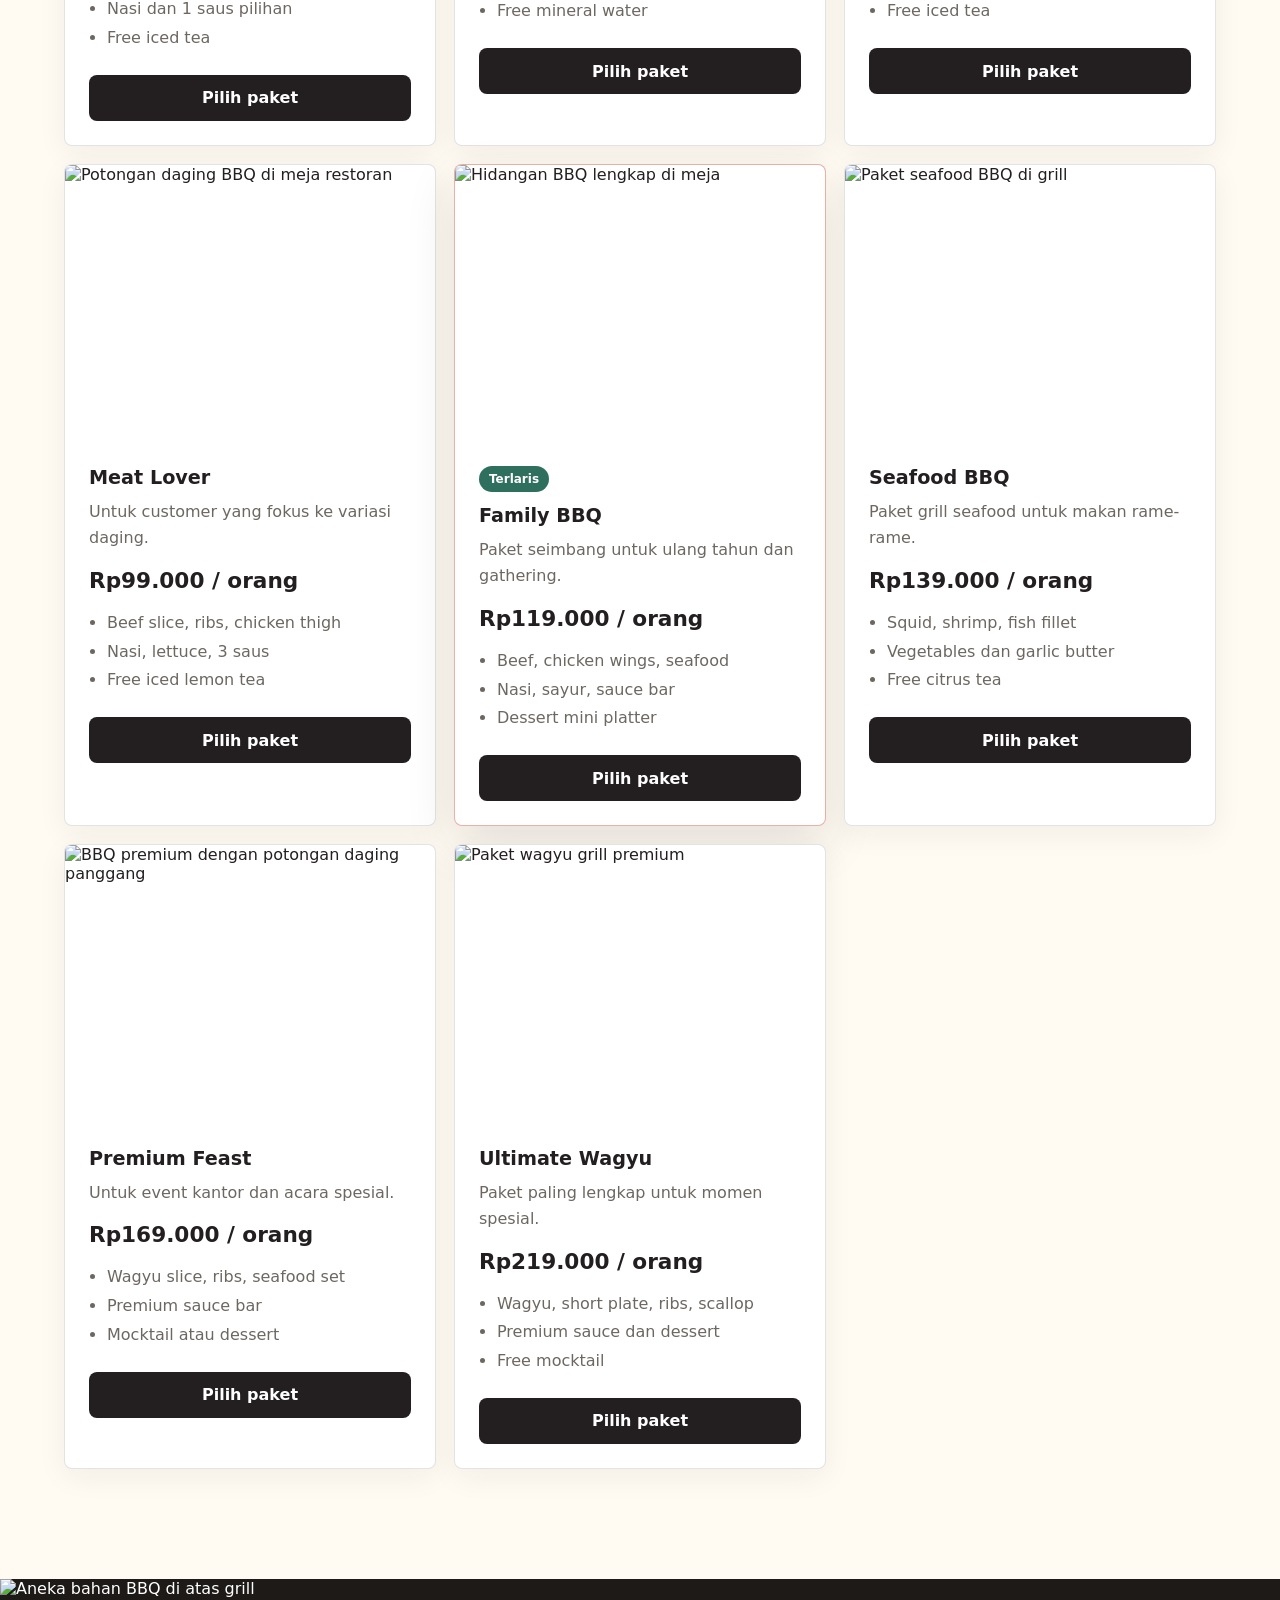
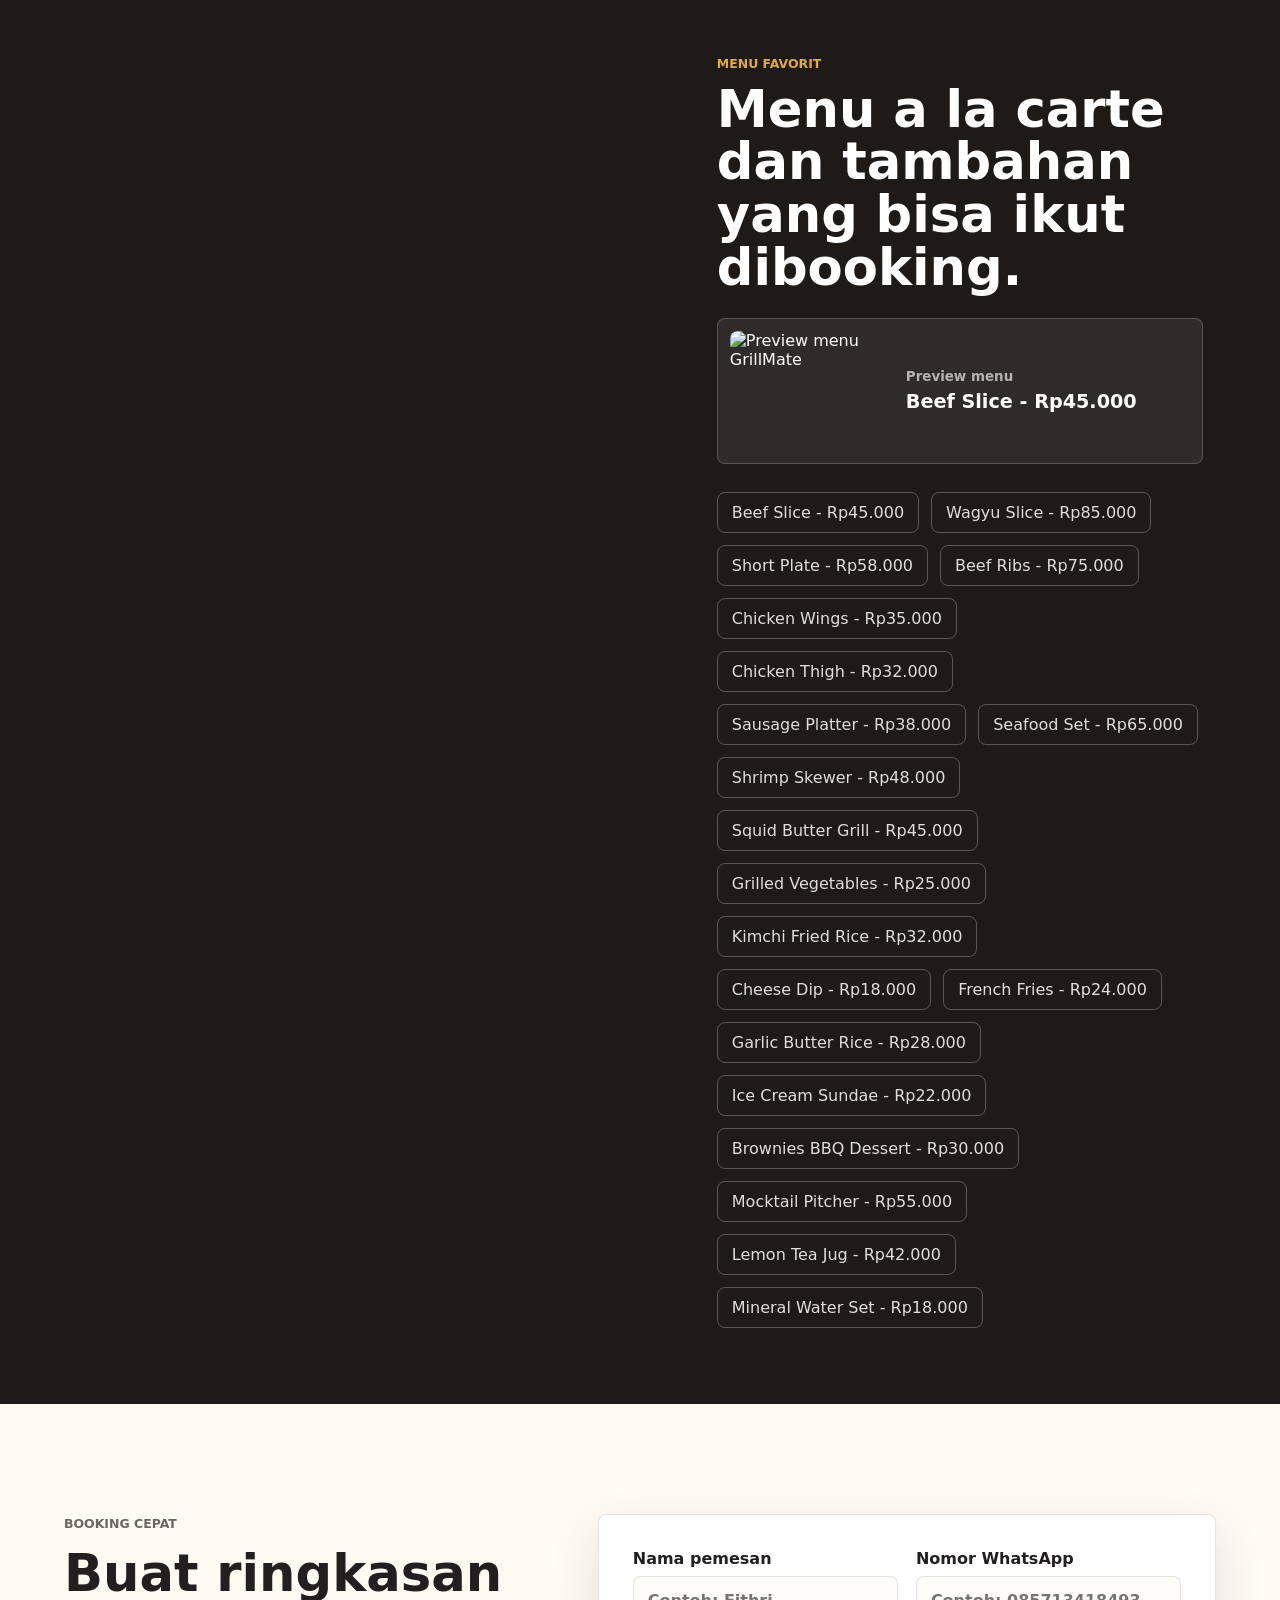
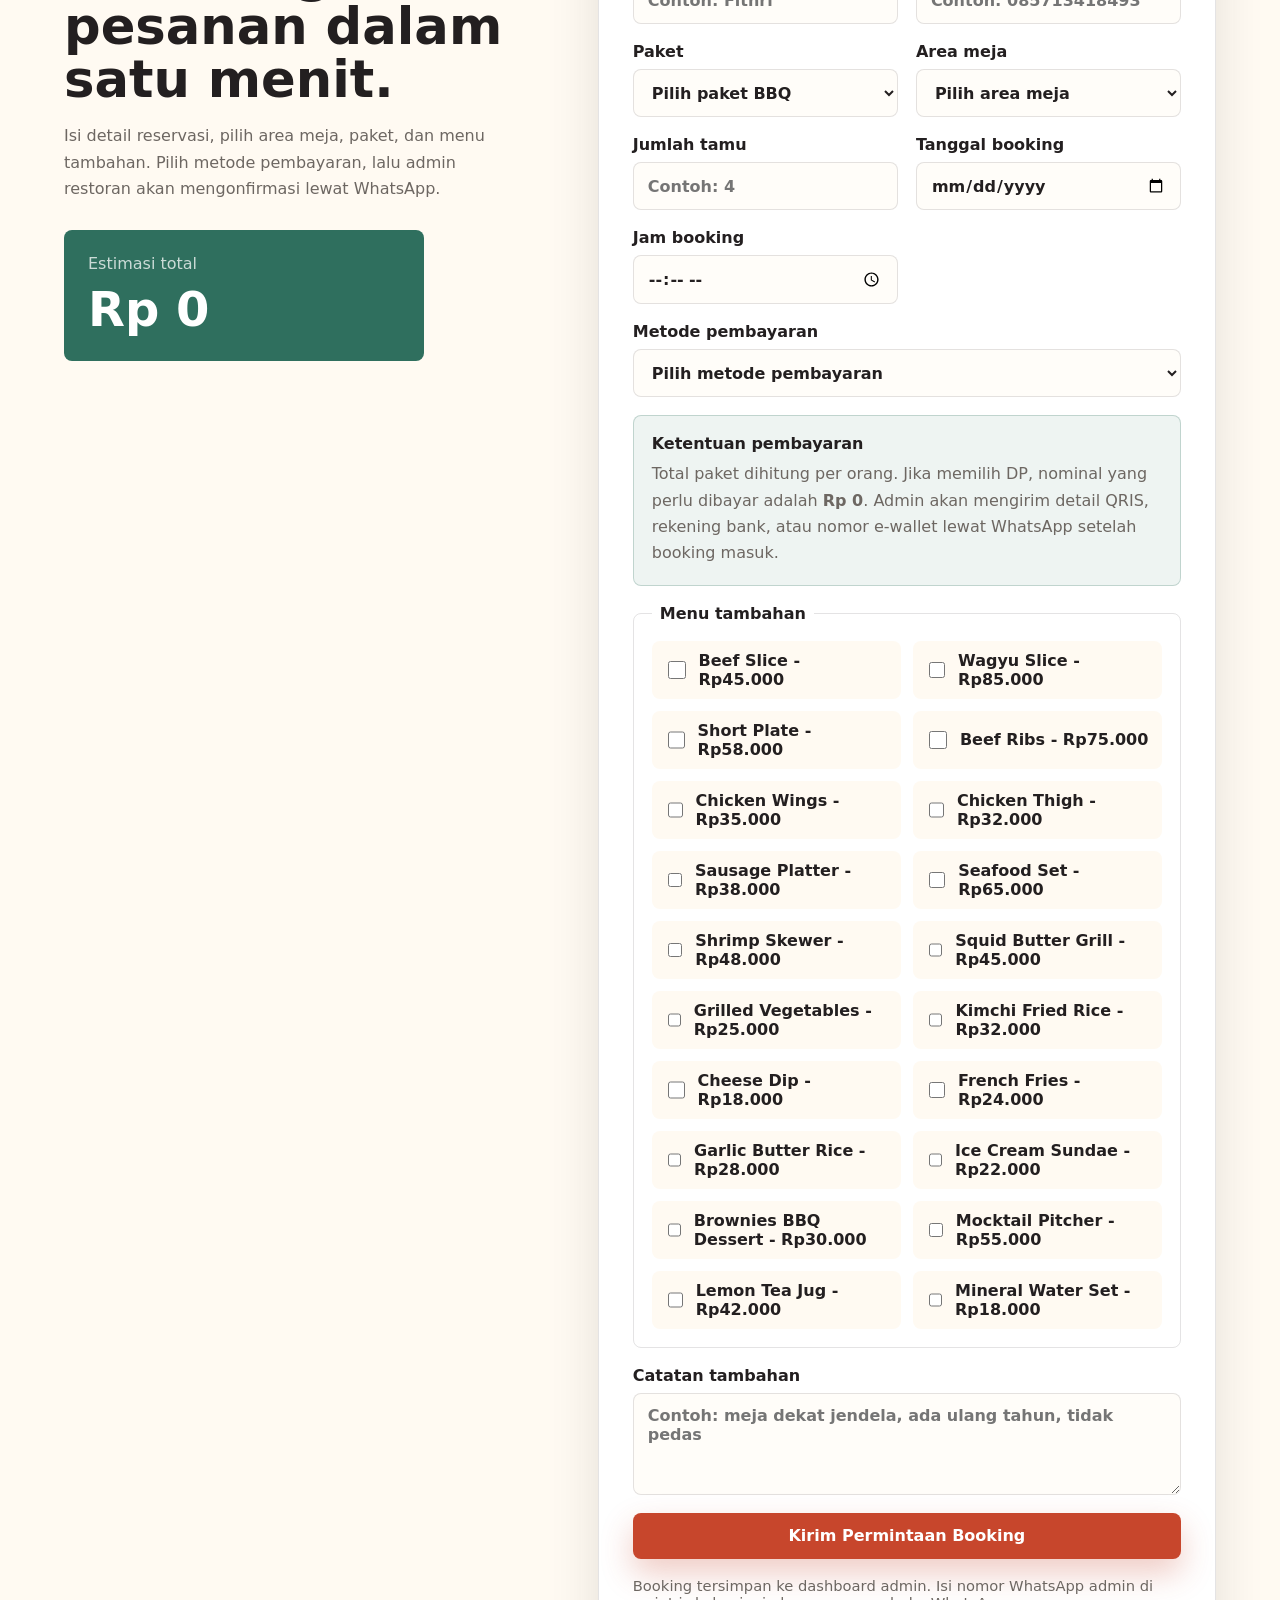
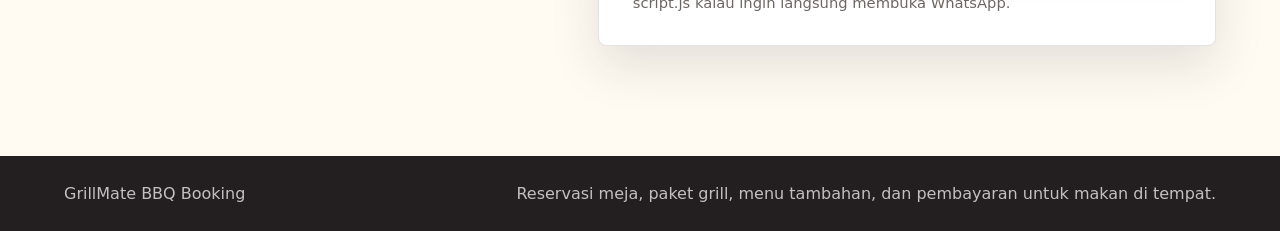
==== commit 3ecacd5a: "update" ====
--- a/landingpage2/index.html
+++ b/landingpage2/index.html
@@ -316,7 +316,7 @@
           </label>
           <label>
             Nomor WhatsApp
-            <input id="phone" name="phone" type="tel" placeholder="Contoh: 081234567890" required />
+            <input id="phone" name="phone" type="tel" placeholder="Contoh: 085713418493" required />
           </label>
           <label>
             Paket
@@ -356,15 +356,7 @@
           </label>
           <label>
             Jam booking
-            <select id="time" name="time" required>
-              <option value="" selected disabled>Pilih jam booking</option>
-              <option value="11.00">11.00</option>
-              <option value="12.30">12.30</option>
-              <option value="14.00">14.00</option>
-              <option value="17.00">17.00</option>
-              <option value="18.30">18.30</option>
-              <option value="20.00">20.00</option>
-            </select>
+            <input id="time" name="time" type="time" required />
           </label>
           <label class="full">
             Metode pembayaran
@@ -412,7 +404,7 @@
             <textarea id="notes" name="notes" rows="4" placeholder="Contoh: meja dekat jendela, ada ulang tahun, tidak pedas"></textarea>
           </label>
           <button class="button primary full" type="submit">Kirim Permintaan Booking</button>
-          <p class="form-note" id="formNote">Nomor WhatsApp bisa diganti di file script.js.</p>
+          <p class="form-note" id="formNote">Booking tersimpan ke dashboard admin. Isi nomor WhatsApp admin di script.js kalau ingin langsung membuka WhatsApp.</p>
         </form>
       </section>
     </main>
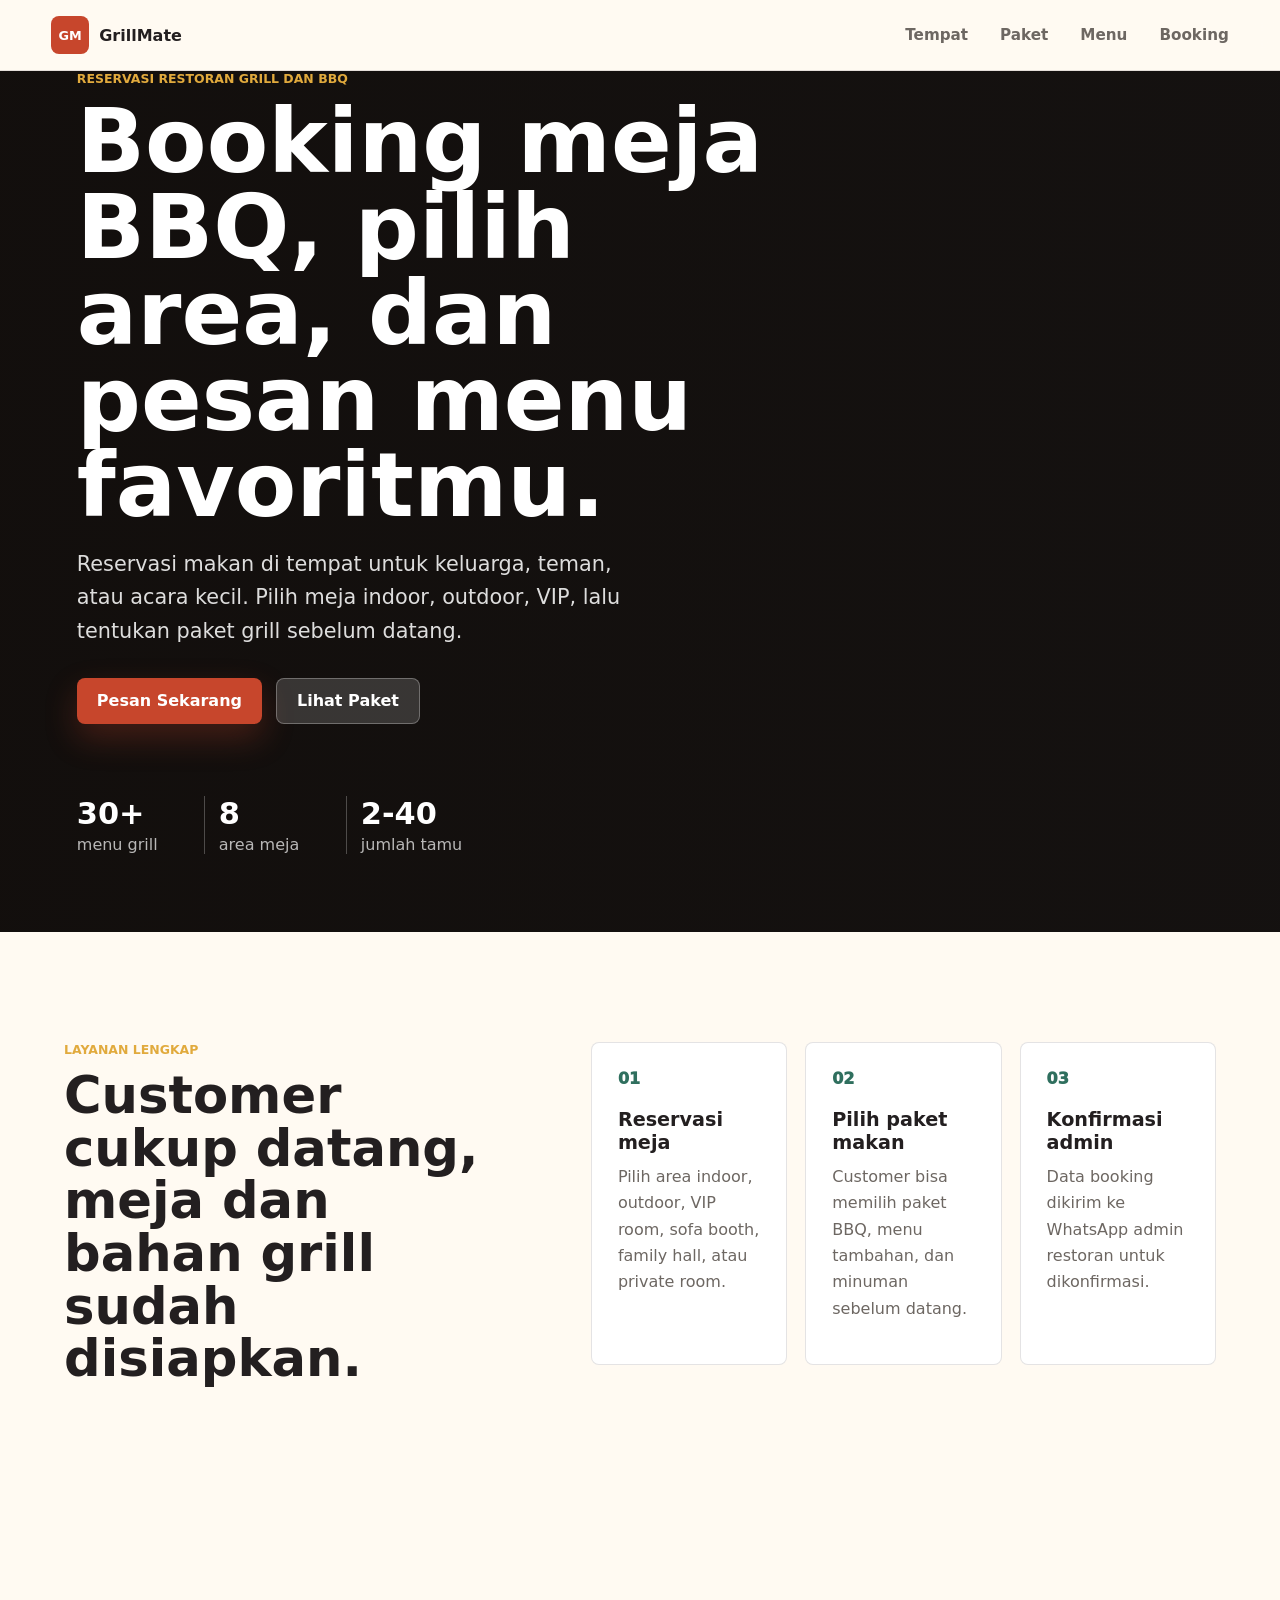
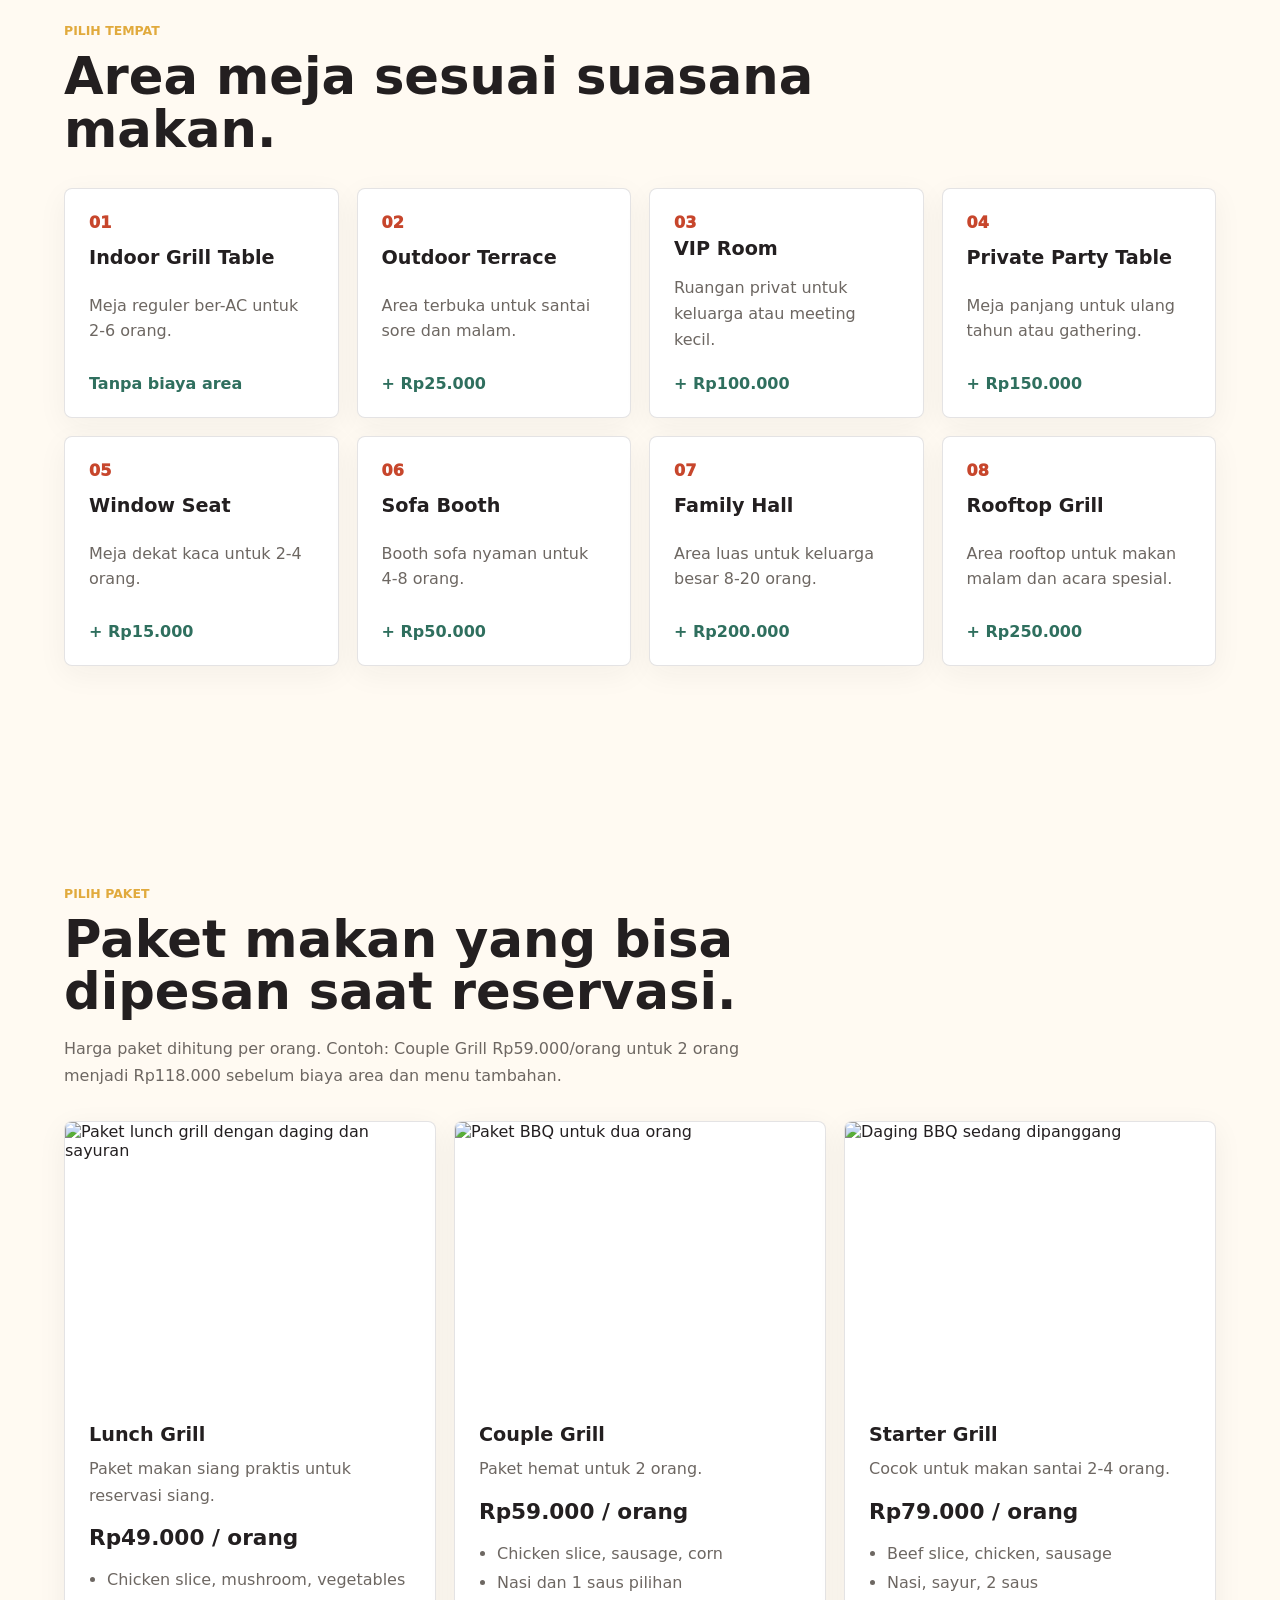
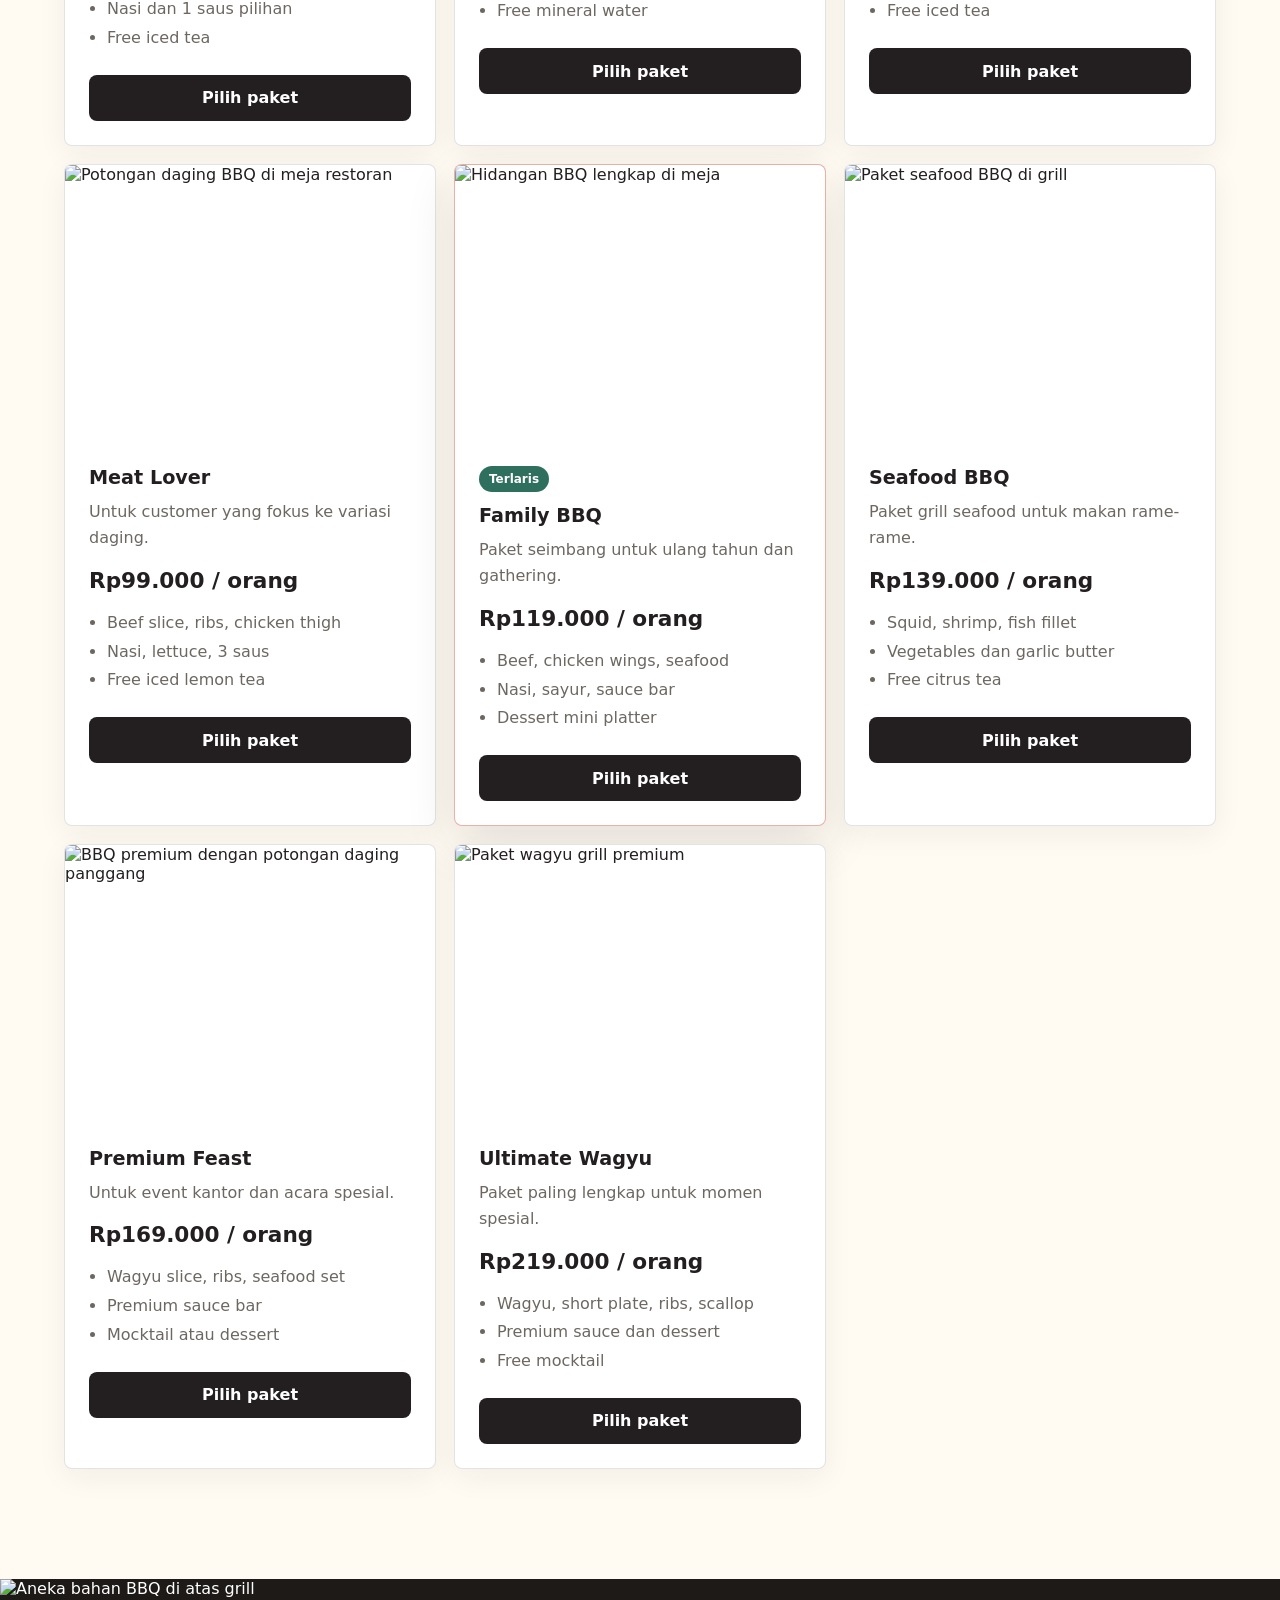
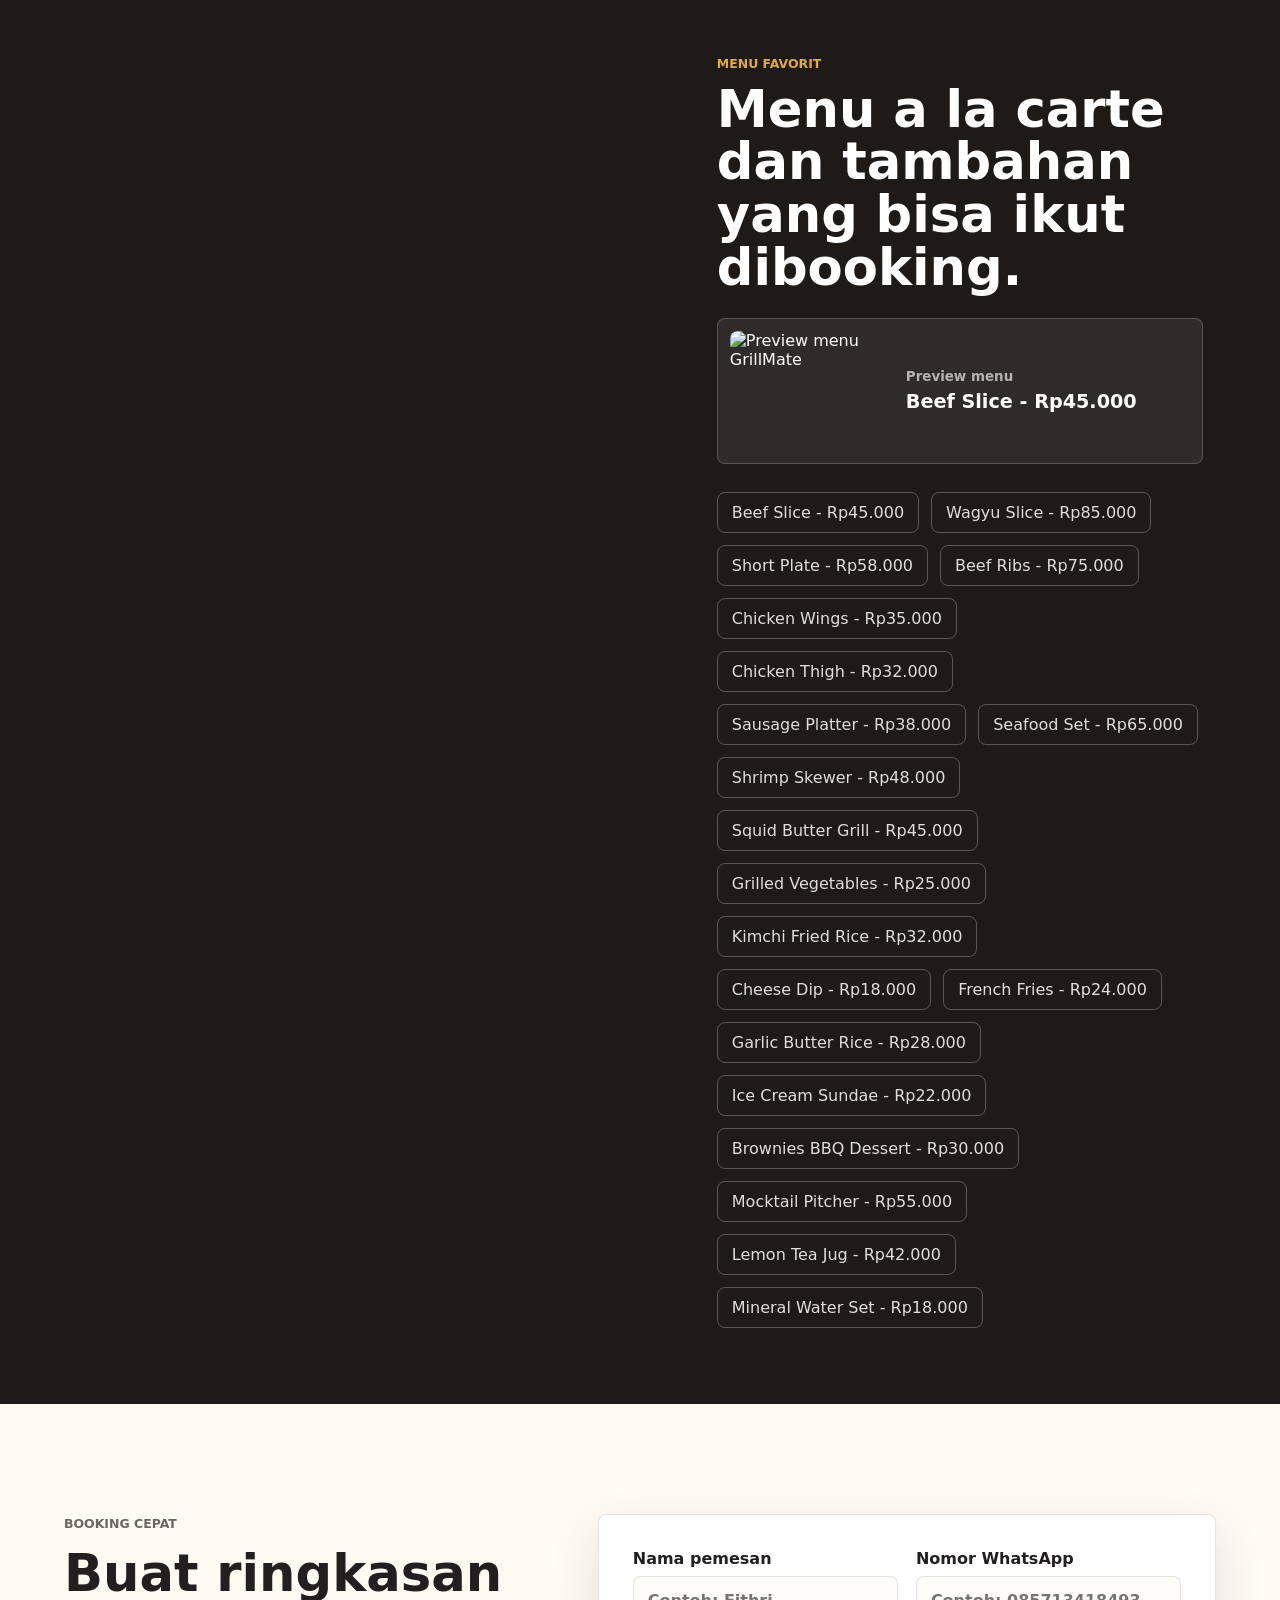
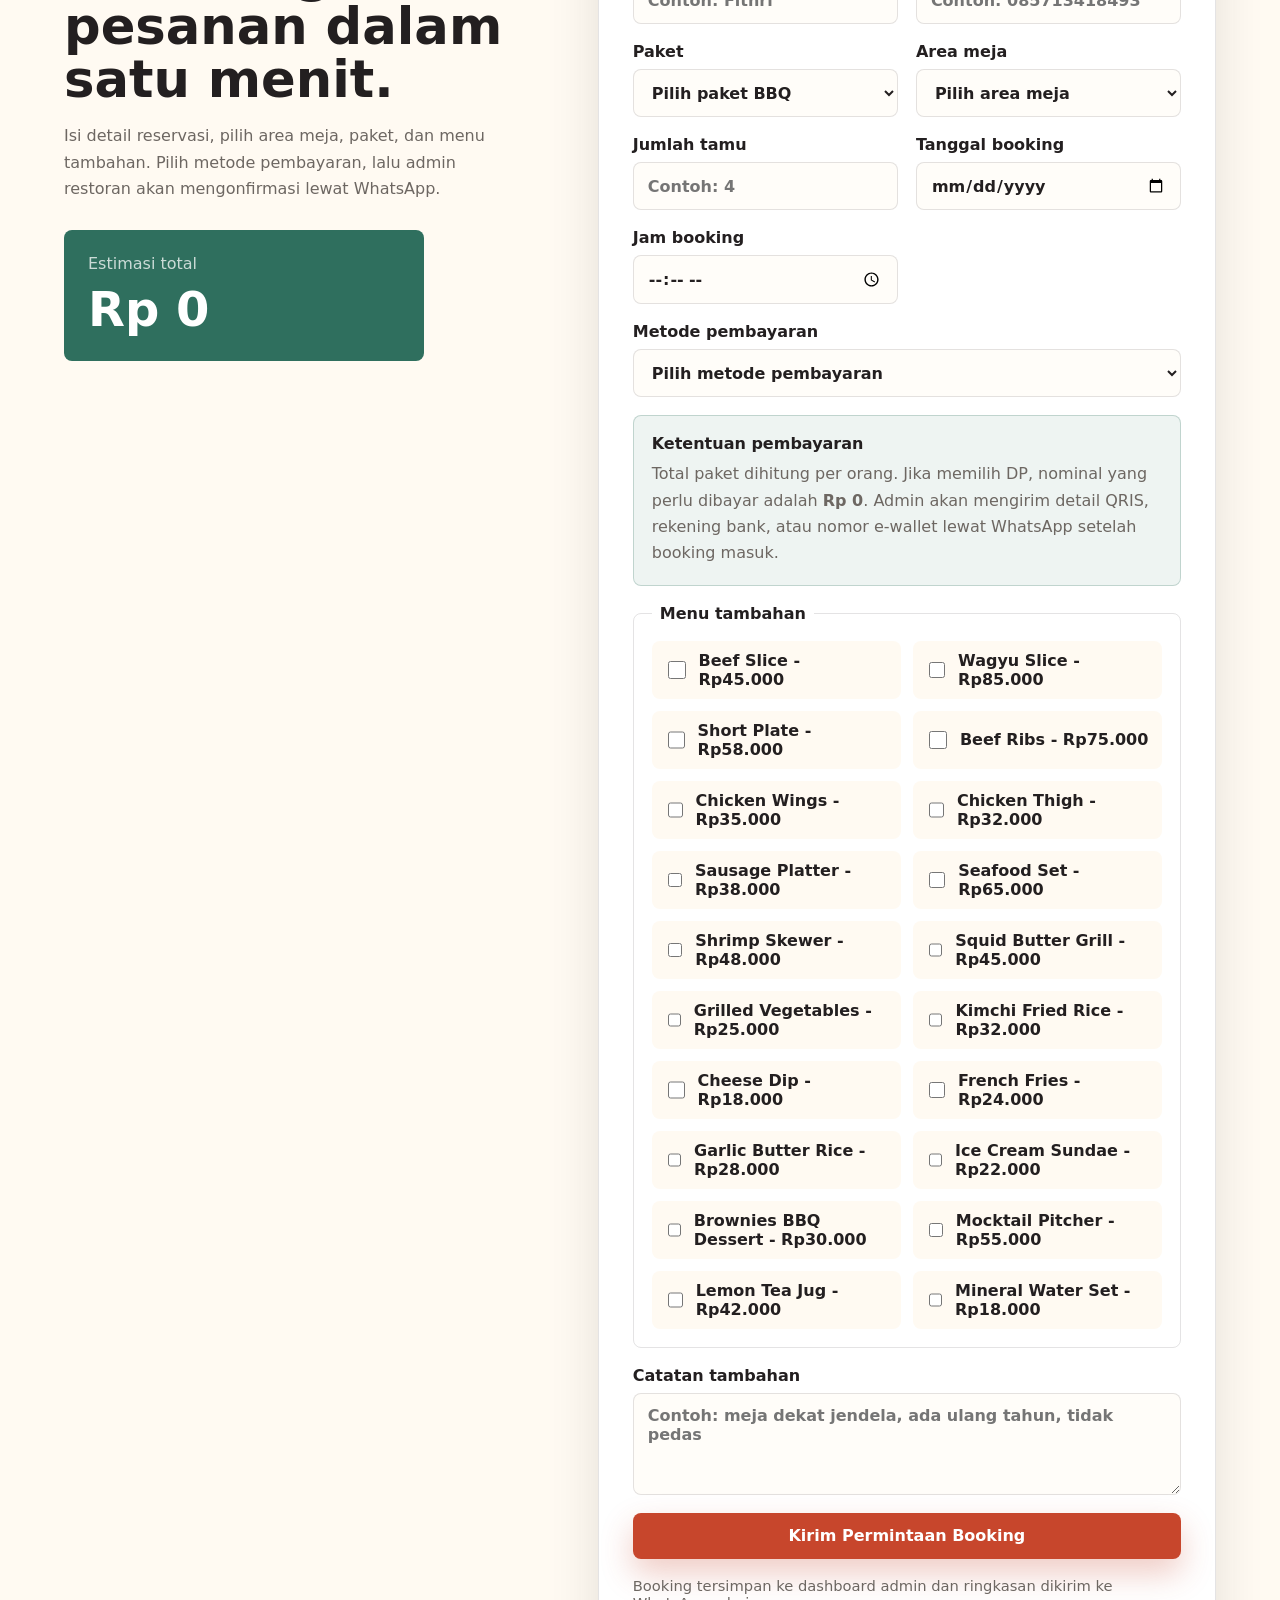
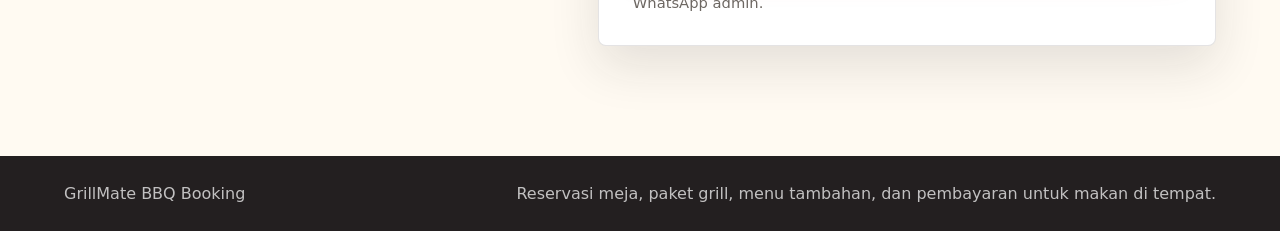
==== commit bd368055: "update" ====
--- a/landingpage2/index.html
+++ b/landingpage2/index.html
@@ -404,7 +404,7 @@
             <textarea id="notes" name="notes" rows="4" placeholder="Contoh: meja dekat jendela, ada ulang tahun, tidak pedas"></textarea>
           </label>
           <button class="button primary full" type="submit">Kirim Permintaan Booking</button>
-          <p class="form-note" id="formNote">Booking tersimpan ke dashboard admin. Isi nomor WhatsApp admin di script.js kalau ingin langsung membuka WhatsApp.</p>
+          <p class="form-note" id="formNote">Booking tersimpan ke dashboard admin dan ringkasan dikirim ke WhatsApp admin.</p>
         </form>
       </section>
     </main>
